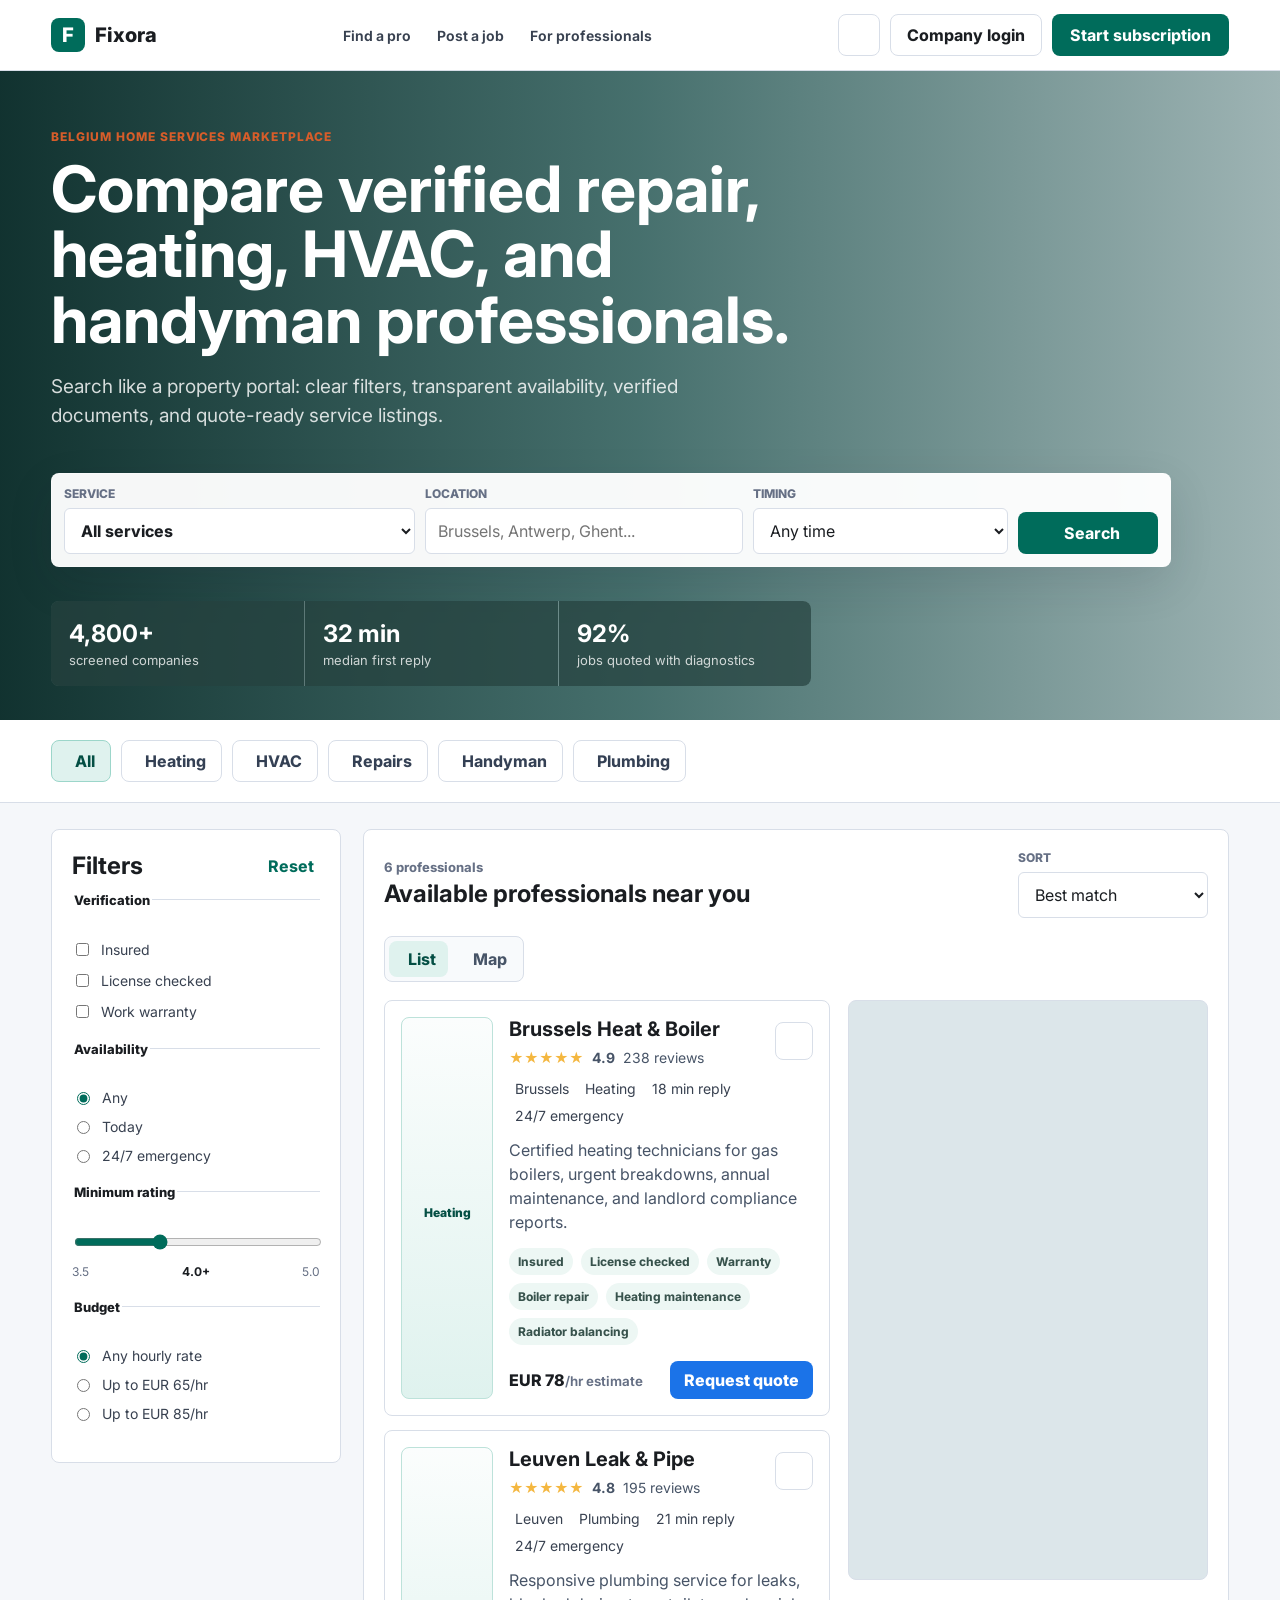
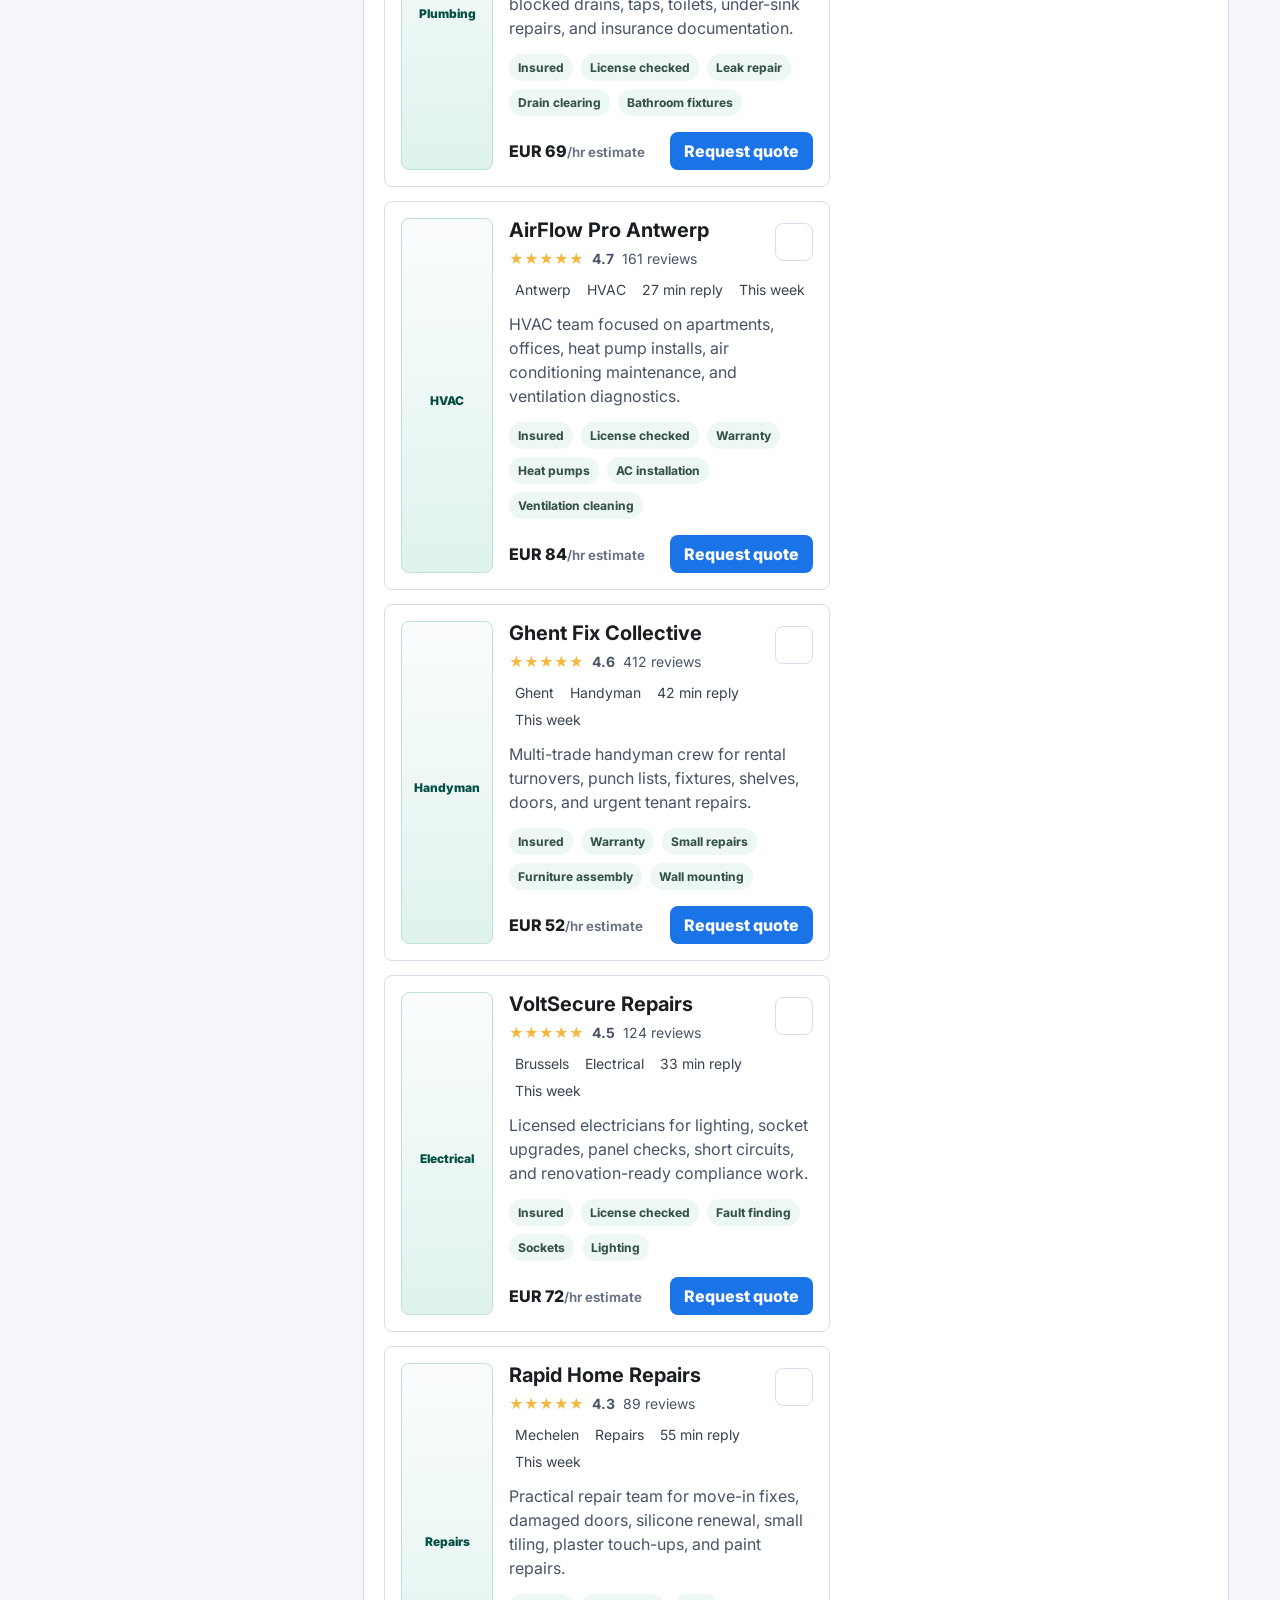
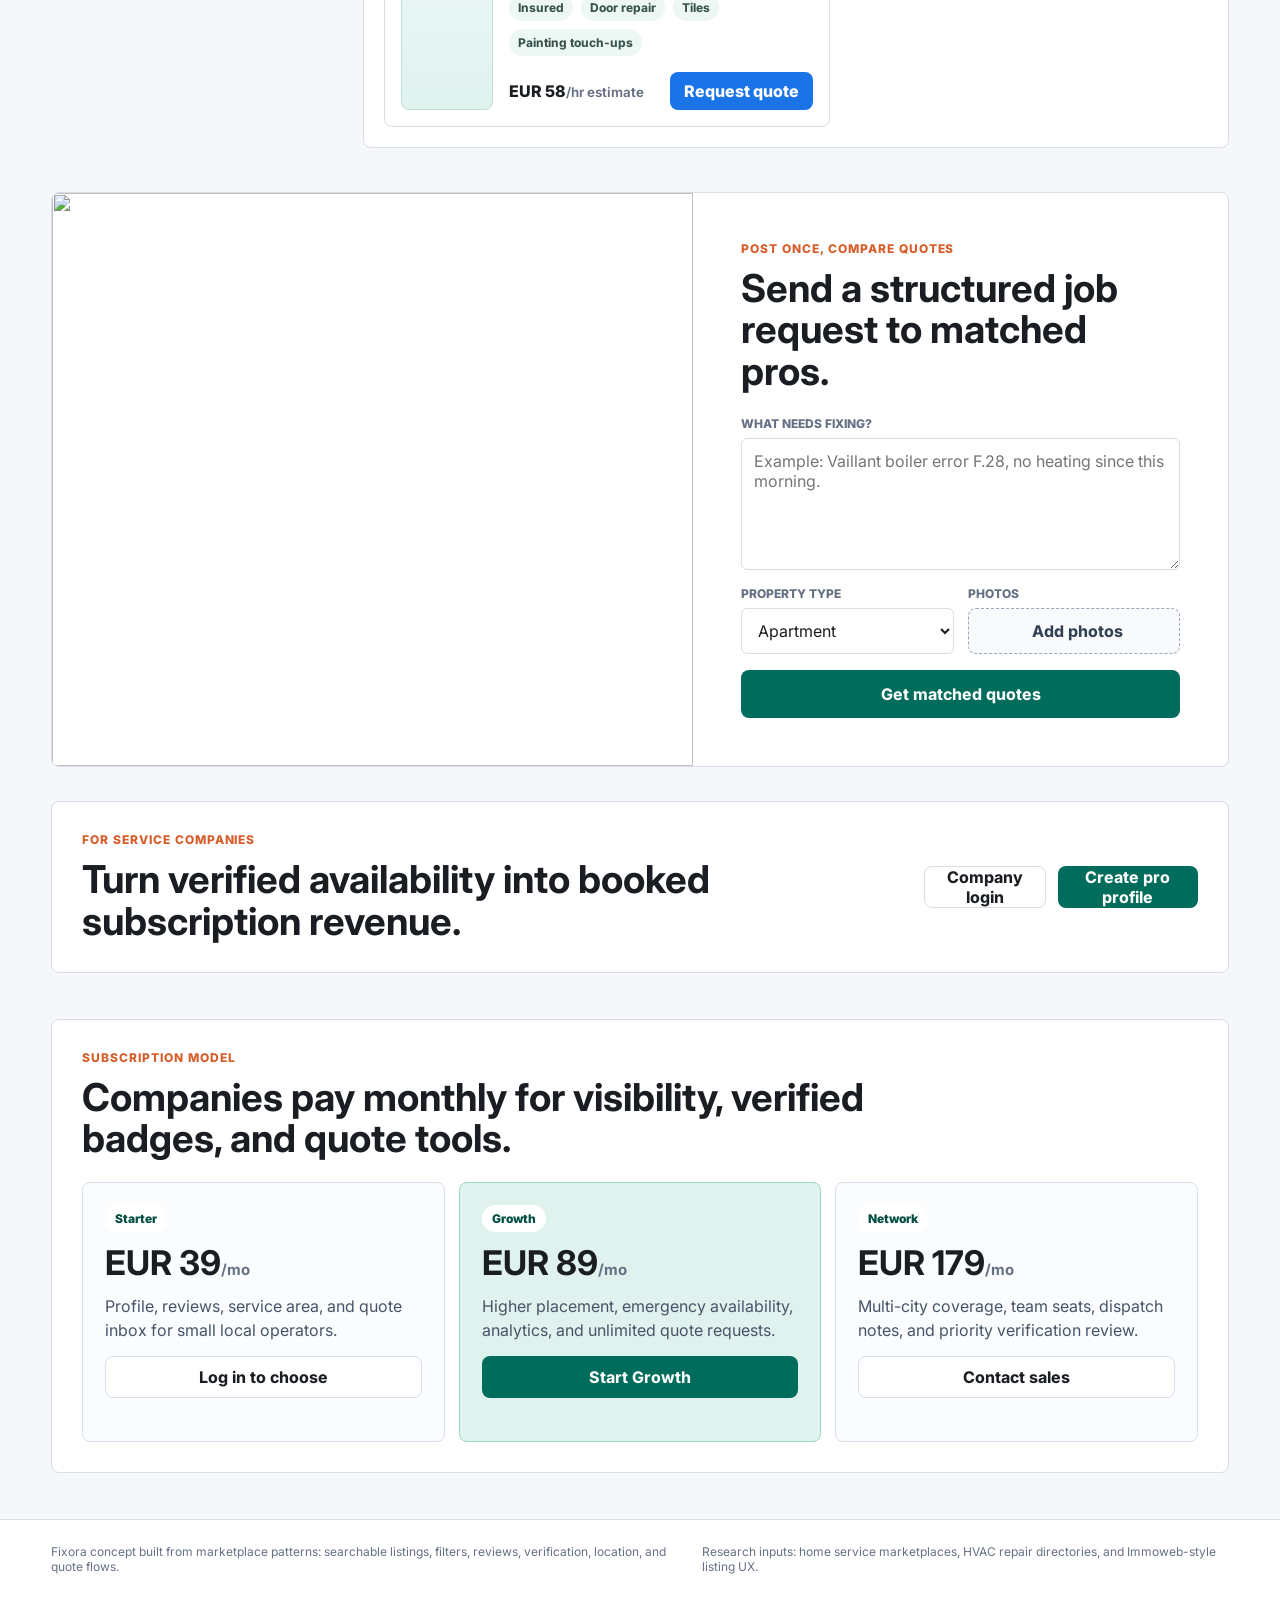
==== index.html @ 6dfcdffd "Build service marketplace landing app" ====
<!doctype html>
<html lang="en">
  <head>
    <meta charset="UTF-8" />
    <meta name="viewport" content="width=device-width, initial-scale=1.0" />
    <title>Fixora | Find Trusted Home Service Pros</title>
    <link rel="preconnect" href="https://fonts.googleapis.com" />
    <link rel="preconnect" href="https://fonts.gstatic.com" crossorigin />
    <link href="https://fonts.googleapis.com/css2?family=Inter:wght@400;500;600;700;800&display=swap" rel="stylesheet" />
    <link rel="stylesheet" href="https://unpkg.com/leaflet@1.9.4/dist/leaflet.css" />
    <link rel="stylesheet" href="styles.css" />
    <script src="https://unpkg.com/lucide@latest" defer></script>
    <script src="https://unpkg.com/leaflet@1.9.4/dist/leaflet.js" defer></script>
    <script src="app.js" defer></script>
  </head>
  <body>
    <header class="topbar">
      <a class="brand" href="#" aria-label="Fixora home">
        <span class="brand-mark">F</span>
        <span>Fixora</span>
      </a>
      <nav class="nav-links" aria-label="Main navigation">
        <a href="#results">Find a pro</a>
        <a href="#request">Post a job</a>
        <a href="#professionals">For professionals</a>
      </nav>
      <div class="header-actions">
        <button class="icon-button" type="button" aria-label="Saved professionals" title="Saved professionals">
          <i data-lucide="heart"></i>
        </button>
        <button class="secondary-button" type="button" data-open-login>Company login</button>
        <button class="primary-button" type="button" data-scroll-pricing>Start subscription</button>
      </div>
    </header>

    <main>
      <section class="search-shell" aria-label="Service search">
        <div class="search-copy">
          <p class="eyebrow">Belgium home services marketplace</p>
          <h1>Compare verified repair, heating, HVAC, and handyman professionals.</h1>
          <p class="intro">
            Search like a property portal: clear filters, transparent availability, verified documents, and quote-ready service listings.
          </p>
        </div>

        <form class="search-panel" id="searchForm">
          <label class="field field-large">
            <span>Service</span>
            <select id="serviceInput" name="service">
              <option value="all">All services</option>
              <option value="Heating">Heating</option>
              <option value="HVAC">HVAC</option>
              <option value="Repairs">Repairs</option>
              <option value="Handyman">Handyman</option>
              <option value="Plumbing">Plumbing</option>
              <option value="Electrical">Electrical</option>
            </select>
          </label>
          <label class="field">
            <span>Location</span>
            <input id="locationInput" type="search" placeholder="Brussels, Antwerp, Ghent..." autocomplete="off" />
          </label>
          <label class="field">
            <span>Timing</span>
            <select id="timingInput">
              <option value="any">Any time</option>
              <option value="today">Today</option>
              <option value="week">This week</option>
              <option value="emergency">Emergency 24/7</option>
            </select>
          </label>
          <button class="search-button" type="submit">
            <i data-lucide="search"></i>
            Search
          </button>
        </form>

        <div class="market-strip" aria-label="Marketplace statistics">
          <div>
            <strong>4,800+</strong>
            <span>screened companies</span>
          </div>
          <div>
            <strong>32 min</strong>
            <span>median first reply</span>
          </div>
          <div>
            <strong>92%</strong>
            <span>jobs quoted with diagnostics</span>
          </div>
        </div>
      </section>

      <section class="category-band" aria-label="Popular service categories">
        <button class="category active" type="button" data-category="all">
          <i data-lucide="layout-grid"></i>
          All
        </button>
        <button class="category" type="button" data-category="Heating">
          <i data-lucide="flame"></i>
          Heating
        </button>
        <button class="category" type="button" data-category="HVAC">
          <i data-lucide="wind"></i>
          HVAC
        </button>
        <button class="category" type="button" data-category="Repairs">
          <i data-lucide="wrench"></i>
          Repairs
        </button>
        <button class="category" type="button" data-category="Handyman">
          <i data-lucide="hammer"></i>
          Handyman
        </button>
        <button class="category" type="button" data-category="Plumbing">
          <i data-lucide="droplets"></i>
          Plumbing
        </button>
      </section>

      <section class="workspace" id="results">
        <aside class="filters" aria-label="Filters">
          <div class="filter-head">
            <h2>Filters</h2>
            <button id="resetFilters" class="text-button" type="button">Reset</button>
          </div>

          <fieldset>
            <legend>Verification</legend>
            <label><input class="filter" type="checkbox" value="insured" /> Insured</label>
            <label><input class="filter" type="checkbox" value="licensed" /> License checked</label>
            <label><input class="filter" type="checkbox" value="warranty" /> Work warranty</label>
          </fieldset>

          <fieldset>
            <legend>Availability</legend>
            <label><input class="availability" name="availability" type="radio" value="any" checked /> Any</label>
            <label><input class="availability" name="availability" type="radio" value="today" /> Today</label>
            <label><input class="availability" name="availability" type="radio" value="emergency" /> 24/7 emergency</label>
          </fieldset>

          <fieldset>
            <legend>Minimum rating</legend>
            <input id="ratingRange" type="range" min="3.5" max="5" value="4" step="0.1" />
            <div class="range-row">
              <span>3.5</span>
              <strong id="ratingValue">4.0+</strong>
              <span>5.0</span>
            </div>
          </fieldset>

          <fieldset>
            <legend>Budget</legend>
            <label><input class="budget" name="budget" type="radio" value="any" checked /> Any hourly rate</label>
            <label><input class="budget" name="budget" type="radio" value="65" /> Up to EUR 65/hr</label>
            <label><input class="budget" name="budget" type="radio" value="85" /> Up to EUR 85/hr</label>
          </fieldset>
        </aside>

        <section class="results-pane" aria-live="polite">
          <div class="results-toolbar">
            <div>
              <p id="resultCount" class="result-count">0 professionals</p>
              <h2>Available professionals near you</h2>
            </div>
            <label class="sort-field">
              <span>Sort</span>
              <select id="sortInput">
                <option value="match">Best match</option>
                <option value="rating">Rating</option>
                <option value="price">Lowest rate</option>
                <option value="speed">Fastest reply</option>
              </select>
            </label>
          </div>

          <div class="layout-toggle" role="tablist" aria-label="Result view">
            <button class="toggle active" type="button" data-view="list">
              <i data-lucide="list"></i>
              List
            </button>
            <button class="toggle" type="button" data-view="map">
              <i data-lucide="map"></i>
              Map
            </button>
          </div>

          <div class="result-layout">
            <div class="listings" id="listings"></div>
            <aside class="map-panel" id="mapPanel" aria-label="Service area map">
              <div id="serviceMap" class="service-map"></div>
            </aside>
          </div>
        </section>
      </section>

      <section class="request-band" id="request">
        <div class="request-media" aria-hidden="true">
          <img src="https://images.unsplash.com/photo-1581578731548-c64695cc6952?auto=format&fit=crop&w=900&q=80" alt="" />
        </div>
        <div class="request-form-wrap">
          <p class="eyebrow">Post once, compare quotes</p>
          <h2>Send a structured job request to matched pros.</h2>
          <form class="job-form">
            <label>
              <span>What needs fixing?</span>
              <textarea placeholder="Example: Vaillant boiler error F.28, no heating since this morning."></textarea>
            </label>
            <div class="form-grid">
              <label>
                <span>Property type</span>
                <select>
                  <option>Apartment</option>
                  <option>House</option>
                  <option>Office</option>
                </select>
              </label>
              <label>
                <span>Photos</span>
                <button class="upload-button" type="button">
                  <i data-lucide="image-up"></i>
                  Add photos
                </button>
              </label>
            </div>
            <button class="primary-button wide" type="button">Get matched quotes</button>
          </form>
        </div>
      </section>

      <section class="pro-band" id="professionals">
        <div>
          <p class="eyebrow">For service companies</p>
          <h2>Turn verified availability into booked subscription revenue.</h2>
        </div>
        <div class="pro-actions">
          <button class="secondary-button" type="button" data-open-login>Company login</button>
          <button class="primary-button" type="button" data-scroll-pricing>Create pro profile</button>
        </div>
      </section>

      <section class="pricing-band" id="pricing" aria-label="Professional subscription plans">
        <div class="pricing-head">
          <p class="eyebrow">Subscription model</p>
          <h2>Companies pay monthly for visibility, verified badges, and quote tools.</h2>
        </div>
        <div class="pricing-grid">
          <article class="plan">
            <span class="plan-label">Starter</span>
            <strong>EUR 39<small>/mo</small></strong>
            <p>Profile, reviews, service area, and quote inbox for small local operators.</p>
            <button class="secondary-button" type="button" data-open-login>Log in to choose</button>
          </article>
          <article class="plan featured-plan">
            <span class="plan-label">Growth</span>
            <strong>EUR 89<small>/mo</small></strong>
            <p>Higher placement, emergency availability, analytics, and unlimited quote requests.</p>
            <button class="primary-button" type="button" data-open-login>Start Growth</button>
          </article>
          <article class="plan">
            <span class="plan-label">Network</span>
            <strong>EUR 179<small>/mo</small></strong>
            <p>Multi-city coverage, team seats, dispatch notes, and priority verification review.</p>
            <button class="secondary-button" type="button" data-open-login>Contact sales</button>
          </article>
        </div>
      </section>
    </main>

    <dialog class="company-dialog" id="companyDialog" aria-labelledby="companyDialogTitle">
      <form method="dialog" class="dialog-card">
        <button class="dialog-close" value="close" aria-label="Close company login">
          <i data-lucide="x"></i>
        </button>
        <p class="eyebrow">Professional portal</p>
        <h2 id="companyDialogTitle">Company login</h2>
        <label>
          <span>Business email</span>
          <input type="email" placeholder="company@example.be" />
        </label>
        <label>
          <span>Password</span>
          <input type="password" placeholder="Password" />
        </label>
        <button class="primary-button wide" value="login">Log in</button>
        <div class="dialog-divider"><span>New company?</span></div>
        <button class="secondary-button wide" value="subscribe">Create account and pick a subscription</button>
      </form>
    </dialog>

    <footer>
      <span>Fixora concept built from marketplace patterns: searchable listings, filters, reviews, verification, location, and quote flows.</span>
      <span>Research inputs: home service marketplaces, HVAC repair directories, and Immoweb-style listing UX.</span>
    </footer>
  </body>
</html>
---- styles.css ----
:root {
  --ink: #1a1d21;
  --muted: #667085;
  --line: #d8dee8;
  --panel: #ffffff;
  --wash: #f5f7fa;
  --accent: #006c5b;
  --accent-dark: #044f44;
  --accent-soft: #dff2ee;
  --orange: #d75d2a;
  --gold: #f4b740;
  --blue: #1b73e8;
  --shadow: 0 16px 45px rgba(23, 31, 46, 0.12);
}

* {
  box-sizing: border-box;
}

body {
  margin: 0;
  color: var(--ink);
  background: var(--wash);
  font-family: Inter, system-ui, -apple-system, BlinkMacSystemFont, "Segoe UI", sans-serif;
}

button,
input,
select,
textarea {
  font: inherit;
}

button {
  cursor: pointer;
}

.topbar {
  position: sticky;
  top: 0;
  z-index: 20;
  display: flex;
  align-items: center;
  justify-content: space-between;
  gap: 24px;
  padding: 14px clamp(18px, 4vw, 56px);
  border-bottom: 1px solid var(--line);
  background: rgba(255, 255, 255, 0.94);
  backdrop-filter: blur(16px);
}

.brand,
.nav-links,
.header-actions,
.category,
.layout-toggle,
.pro-actions {
  display: flex;
  align-items: center;
}

.brand {
  gap: 10px;
  color: var(--ink);
  font-size: 20px;
  font-weight: 800;
  text-decoration: none;
}

.brand-mark {
  display: grid;
  width: 34px;
  height: 34px;
  place-items: center;
  color: #fff;
  border-radius: 8px;
  background: var(--accent);
}

.nav-links {
  gap: 26px;
}

.nav-links a {
  color: #384150;
  font-size: 14px;
  font-weight: 650;
  text-decoration: none;
}

.header-actions {
  gap: 10px;
}

.primary-button,
.secondary-button,
.icon-button,
.search-button,
.text-button,
.upload-button,
.toggle,
.category {
  min-height: 42px;
  border: 0;
  border-radius: 8px;
  font-weight: 750;
}

.primary-button {
  padding: 0 18px;
  color: #fff;
  background: var(--accent);
}

.primary-button:hover,
.search-button:hover {
  background: var(--accent-dark);
}

.secondary-button {
  padding: 0 16px;
  color: var(--ink);
  border: 1px solid var(--line);
  background: #fff;
}

.icon-button {
  display: grid;
  width: 42px;
  place-items: center;
  border: 1px solid var(--line);
  background: #fff;
}

.icon-button svg,
.category svg,
.search-button svg,
.toggle svg,
.upload-button svg {
  width: 18px;
  height: 18px;
}

.search-shell {
  min-height: 560px;
  padding: 58px clamp(18px, 4vw, 56px) 34px;
  color: #fff;
  background:
    linear-gradient(90deg, rgba(3, 38, 35, 0.94), rgba(3, 60, 55, 0.72), rgba(3, 60, 55, 0.36)),
    url("https://images.unsplash.com/photo-1581092918056-0c4c3acd3789?auto=format&fit=crop&w=1800&q=80") center/cover;
}

.search-copy {
  max-width: 820px;
}

.eyebrow {
  margin: 0 0 12px;
  color: var(--orange);
  font-size: 12px;
  font-weight: 800;
  letter-spacing: 0.08em;
  text-transform: uppercase;
}

.search-copy h1 {
  max-width: 880px;
  margin: 0;
  font-size: clamp(38px, 5vw, 66px);
  line-height: 1.02;
  letter-spacing: 0;
}

.intro {
  max-width: 660px;
  margin: 20px 0 0;
  color: rgba(255, 255, 255, 0.82);
  font-size: 19px;
  line-height: 1.55;
}

.search-panel {
  display: grid;
  grid-template-columns: 1.1fr 1fr 0.8fr auto;
  gap: 10px;
  max-width: 1120px;
  margin-top: 42px;
  padding: 12px;
  border: 1px solid rgba(255, 255, 255, 0.32);
  border-radius: 8px;
  background: rgba(255, 255, 255, 0.96);
  box-shadow: var(--shadow);
}

.field,
.sort-field,
.job-form label {
  display: flex;
  flex-direction: column;
  gap: 7px;
}

.field span,
.sort-field span,
.job-form span {
  color: var(--muted);
  font-size: 12px;
  font-weight: 800;
  text-transform: uppercase;
}

.field input,
.field select,
.sort-field select,
.job-form select,
.job-form textarea {
  width: 100%;
  min-height: 46px;
  padding: 0 12px;
  color: var(--ink);
  border: 1px solid var(--line);
  border-radius: 6px;
  background: #fff;
}

.field-large select {
  font-weight: 750;
}

.search-button {
  display: inline-flex;
  align-items: center;
  justify-content: center;
  gap: 8px;
  min-width: 140px;
  align-self: end;
  color: #fff;
  background: var(--accent);
}

.market-strip {
  display: grid;
  grid-template-columns: repeat(3, minmax(0, 1fr));
  gap: 1px;
  max-width: 760px;
  margin-top: 34px;
  overflow: hidden;
  border-radius: 8px;
  background: rgba(255, 255, 255, 0.24);
}

.market-strip div {
  padding: 18px;
  background: rgba(5, 38, 35, 0.62);
}

.market-strip strong,
.market-strip span {
  display: block;
}

.market-strip strong {
  font-size: 24px;
}

.market-strip span {
  margin-top: 4px;
  color: rgba(255, 255, 255, 0.78);
  font-size: 13px;
}

.category-band {
  display: flex;
  gap: 10px;
  overflow-x: auto;
  padding: 20px clamp(18px, 4vw, 56px);
  border-bottom: 1px solid var(--line);
  background: #fff;
}

.category {
  flex: 0 0 auto;
  gap: 8px;
  padding: 0 15px;
  color: #344054;
  border: 1px solid var(--line);
  background: #fff;
}

.category.active,
.toggle.active {
  color: var(--accent-dark);
  border-color: #9cd6ca;
  background: var(--accent-soft);
}

.workspace {
  display: grid;
  grid-template-columns: 290px minmax(0, 1fr);
  gap: 22px;
  padding: 26px clamp(18px, 4vw, 56px) 44px;
}

.filters,
.results-pane {
  border: 1px solid var(--line);
  border-radius: 8px;
  background: var(--panel);
}

.filters {
  align-self: start;
  padding: 20px;
}

.filter-head,
.results-toolbar,
.card-top,
.rating-row,
.meta-row,
.card-actions,
.badge-row,
.range-row,
.source-row {
  display: flex;
  align-items: center;
}

.filter-head {
  justify-content: space-between;
  margin-bottom: 10px;
}

.filter-head h2,
.results-toolbar h2,
.request-form-wrap h2,
.pro-band h2,
.pricing-head h2 {
  margin: 0;
}

.text-button {
  min-height: 32px;
  color: var(--accent);
  background: transparent;
}

fieldset {
  display: grid;
  gap: 12px;
  margin: 0;
  padding: 20px 0;
  border: 0;
  border-top: 1px solid var(--line);
}

legend {
  margin-bottom: 12px;
  font-size: 13px;
  font-weight: 800;
}

fieldset label {
  display: flex;
  align-items: center;
  gap: 9px;
  color: #384150;
  font-size: 14px;
}

input[type="checkbox"],
input[type="radio"] {
  accent-color: var(--accent);
}

input[type="range"] {
  width: 100%;
  accent-color: var(--accent);
}

.range-row {
  justify-content: space-between;
  color: var(--muted);
  font-size: 12px;
}

.range-row strong {
  color: var(--ink);
}

.results-pane {
  min-width: 0;
  padding: 20px;
}

.results-toolbar {
  justify-content: space-between;
  gap: 16px;
}

.result-count {
  margin: 0 0 4px;
  color: var(--muted);
  font-size: 13px;
  font-weight: 750;
}

.sort-field {
  min-width: 190px;
}

.layout-toggle {
  width: max-content;
  gap: 6px;
  margin-top: 18px;
  padding: 4px;
  border: 1px solid var(--line);
  border-radius: 8px;
  background: #f8fafc;
}

.toggle {
  display: inline-flex;
  align-items: center;
  gap: 7px;
  min-height: 36px;
  padding: 0 12px;
  color: #475467;
  background: transparent;
}

.result-layout {
  display: grid;
  grid-template-columns: minmax(0, 1fr) 360px;
  gap: 18px;
  margin-top: 18px;
}

.listings {
  display: grid;
  gap: 14px;
}

.pro-card {
  display: grid;
  grid-template-columns: 92px minmax(0, 1fr);
  gap: 16px;
  padding: 16px;
  border: 1px solid var(--line);
  border-radius: 8px;
  background: #fff;
}

.service-token {
  display: grid;
  align-content: center;
  justify-items: center;
  gap: 10px;
  min-height: 112px;
  padding: 14px 10px;
  color: var(--accent-dark);
  border: 1px solid #bde2da;
  border-radius: 8px;
  background:
    linear-gradient(180deg, rgba(255, 255, 255, 0.88), rgba(223, 242, 238, 0.92)),
    var(--accent-soft);
  text-align: center;
  font-size: 12px;
  font-weight: 850;
}

.service-token svg {
  width: 30px;
  height: 30px;
}

.card-top {
  justify-content: space-between;
  gap: 16px;
}

.pro-card h3 {
  margin: 0;
  font-size: 20px;
}

.rating-row {
  gap: 8px;
  margin-top: 8px;
  color: #475467;
  font-size: 14px;
}

.stars {
  color: var(--gold);
  font-weight: 800;
}

.save-button {
  display: grid;
  flex: 0 0 auto;
  width: 38px;
  height: 38px;
  place-items: center;
  border: 1px solid var(--line);
  border-radius: 8px;
  background: #fff;
}

.save-button.saved {
  color: #c43b5f;
  border-color: #f4b5c7;
  background: #fff1f5;
}

.meta-row {
  flex-wrap: wrap;
  gap: 10px;
  margin: 14px 0;
  color: #384150;
  font-size: 14px;
}

.meta-row span {
  display: inline-flex;
  align-items: center;
  gap: 6px;
}

.meta-row svg {
  width: 16px;
  height: 16px;
  color: var(--accent);
}

.description {
  margin: 0;
  color: #475467;
  line-height: 1.5;
}

.badge-row {
  flex-wrap: wrap;
  gap: 8px;
  margin-top: 14px;
}

.badge {
  padding: 6px 9px;
  color: #37524c;
  border-radius: 999px;
  background: #edf7f4;
  font-size: 12px;
  font-weight: 750;
}

.card-actions {
  justify-content: space-between;
  gap: 12px;
  margin-top: 16px;
}

.price {
  color: var(--ink);
  font-weight: 800;
}

.price small {
  color: var(--muted);
  font-weight: 650;
}

.quote-button {
  min-height: 38px;
  padding: 0 14px;
  color: #fff;
  border: 0;
  border-radius: 8px;
  background: var(--blue);
  font-weight: 800;
}

.map-panel {
  position: sticky;
  top: 92px;
  height: 580px;
  overflow: hidden;
  border: 1px solid var(--line);
  border-radius: 8px;
  background: #dce6ea;
}

.service-map {
  width: 100%;
  height: 100%;
  min-height: 360px;
}

.request-band {
  display: grid;
  grid-template-columns: minmax(0, 0.9fr) minmax(340px, 0.75fr);
  gap: 0;
  margin: 0 clamp(18px, 4vw, 56px) 34px;
  overflow: hidden;
  border: 1px solid var(--line);
  border-radius: 8px;
  background: #fff;
}

.request-media {
  min-height: 500px;
}

.request-media img {
  width: 100%;
  height: 100%;
  object-fit: cover;
}

.request-form-wrap {
  padding: clamp(24px, 4vw, 48px);
}

.request-form-wrap h2,
.pro-band h2,
.pricing-head h2 {
  font-size: clamp(26px, 3vw, 40px);
  line-height: 1.08;
}

.job-form {
  display: grid;
  gap: 16px;
  margin-top: 24px;
}

.job-form textarea {
  min-height: 132px;
  padding: 12px;
  resize: vertical;
}

.form-grid {
  display: grid;
  grid-template-columns: 1fr 1fr;
  gap: 14px;
}

.upload-button {
  display: inline-flex;
  align-items: center;
  justify-content: center;
  gap: 8px;
  width: 100%;
  min-height: 46px;
  border: 1px dashed #9aa7b8;
  color: #344054;
  background: #f8fafc;
}

.wide {
  width: 100%;
  min-height: 48px;
}

.pro-band {
  display: flex;
  align-items: center;
  justify-content: space-between;
  gap: 24px;
  margin: 0 clamp(18px, 4vw, 56px) 46px;
  padding: 30px;
  border: 1px solid var(--line);
  border-radius: 8px;
  background: #fff;
}

.pro-actions {
  gap: 12px;
}

.pricing-band {
  display: grid;
  gap: 22px;
  margin: 0 clamp(18px, 4vw, 56px) 46px;
  padding: 30px;
  border: 1px solid var(--line);
  border-radius: 8px;
  background: #fff;
}

.pricing-head {
  max-width: 820px;
}

.pricing-grid {
  display: grid;
  grid-template-columns: repeat(3, minmax(0, 1fr));
  gap: 14px;
}

.plan {
  display: grid;
  gap: 14px;
  align-content: start;
  min-height: 260px;
  padding: 22px;
  border: 1px solid var(--line);
  border-radius: 8px;
  background: #fbfcfe;
}

.featured-plan {
  border-color: #9cd6ca;
  background: var(--accent-soft);
}

.plan-label {
  width: max-content;
  padding: 6px 10px;
  color: var(--accent-dark);
  border-radius: 999px;
  background: #fff;
  font-size: 12px;
  font-weight: 850;
}

.plan strong {
  font-size: 34px;
  line-height: 1;
}

.plan small {
  color: var(--muted);
  font-size: 15px;
}

.plan p {
  margin: 0;
  color: #475467;
  line-height: 1.5;
}

.company-dialog {
  width: min(440px, calc(100vw - 32px));
  padding: 0;
  border: 0;
  border-radius: 8px;
  box-shadow: 0 30px 90px rgba(15, 23, 42, 0.32);
}

.company-dialog::backdrop {
  background: rgba(15, 23, 42, 0.48);
}

.dialog-card {
  position: relative;
  display: grid;
  gap: 14px;
  padding: 28px;
  background: #fff;
}

.dialog-card h2 {
  margin: 0;
  font-size: 30px;
}

.dialog-card label {
  display: grid;
  gap: 7px;
}

.dialog-card label span {
  color: var(--muted);
  font-size: 12px;
  font-weight: 800;
  text-transform: uppercase;
}

.dialog-card input {
  min-height: 46px;
  padding: 0 12px;
  border: 1px solid var(--line);
  border-radius: 6px;
}

.dialog-close {
  position: absolute;
  top: 14px;
  right: 14px;
  display: grid;
  width: 36px;
  height: 36px;
  place-items: center;
  border: 1px solid var(--line);
  border-radius: 8px;
  background: #fff;
}

.dialog-close svg {
  width: 18px;
  height: 18px;
}

.dialog-divider {
  display: grid;
  grid-template-columns: 1fr auto 1fr;
  align-items: center;
  gap: 10px;
  color: var(--muted);
  font-size: 12px;
  font-weight: 750;
}

.dialog-divider::before,
.dialog-divider::after {
  height: 1px;
  background: var(--line);
  content: "";
}

footer {
  display: flex;
  justify-content: space-between;
  gap: 20px;
  padding: 24px clamp(18px, 4vw, 56px);
  color: #667085;
  border-top: 1px solid var(--line);
  background: #fff;
  font-size: 12px;
}

.empty-state {
  padding: 40px;
  text-align: center;
  border: 1px dashed var(--line);
  border-radius: 8px;
  background: #fbfcfe;
}

@media (max-width: 1100px) {
  .nav-links {
    display: none;
  }

  .search-panel,
  .workspace,
  .result-layout,
  .request-band,
  .pricing-grid {
    grid-template-columns: 1fr;
  }

  .map-panel {
    position: relative;
    top: auto;
    height: 360px;
  }

  .filters {
    position: relative;
  }
}

@media (max-width: 720px) {
  .topbar {
    align-items: flex-start;
  }

  .header-actions .secondary-button,
  .header-actions .primary-button {
    display: none;
  }

  .search-shell {
    min-height: 0;
    padding-top: 38px;
  }

  .search-copy h1 {
    font-size: 38px;
  }

  .intro {
    font-size: 16px;
  }

  .market-strip,
  .form-grid {
    grid-template-columns: 1fr;
  }

  .pro-card {
    grid-template-columns: 72px minmax(0, 1fr);
  }

  .service-token {
    min-height: 86px;
    padding: 10px 8px;
  }

  .service-token span {
    display: none;
  }

  .results-toolbar,
  .card-top,
  .card-actions,
  .pro-band,
  footer {
    align-items: stretch;
    flex-direction: column;
  }

  .sort-field {
    min-width: 0;
  }

  .request-media {
    min-height: 260px;
  }

  .pro-actions {
    align-items: stretch;
    flex-direction: column;
  }
}
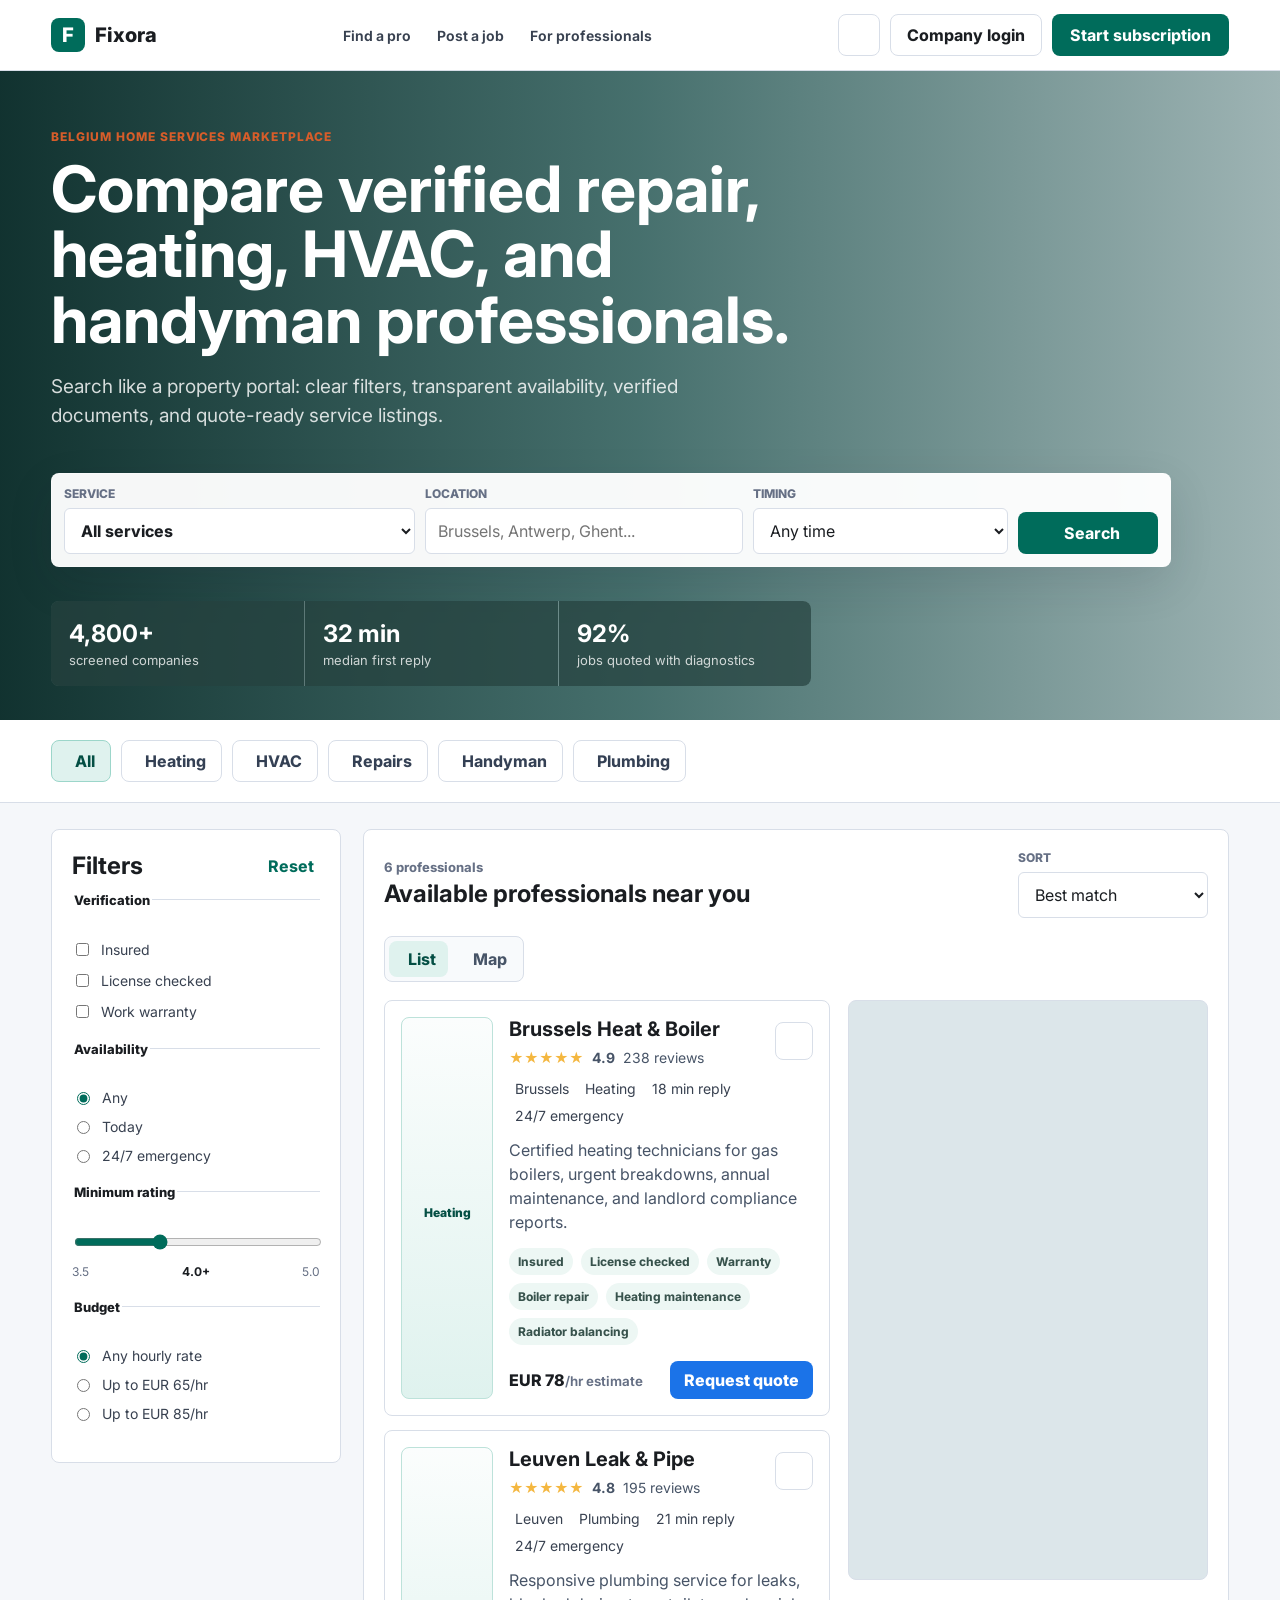
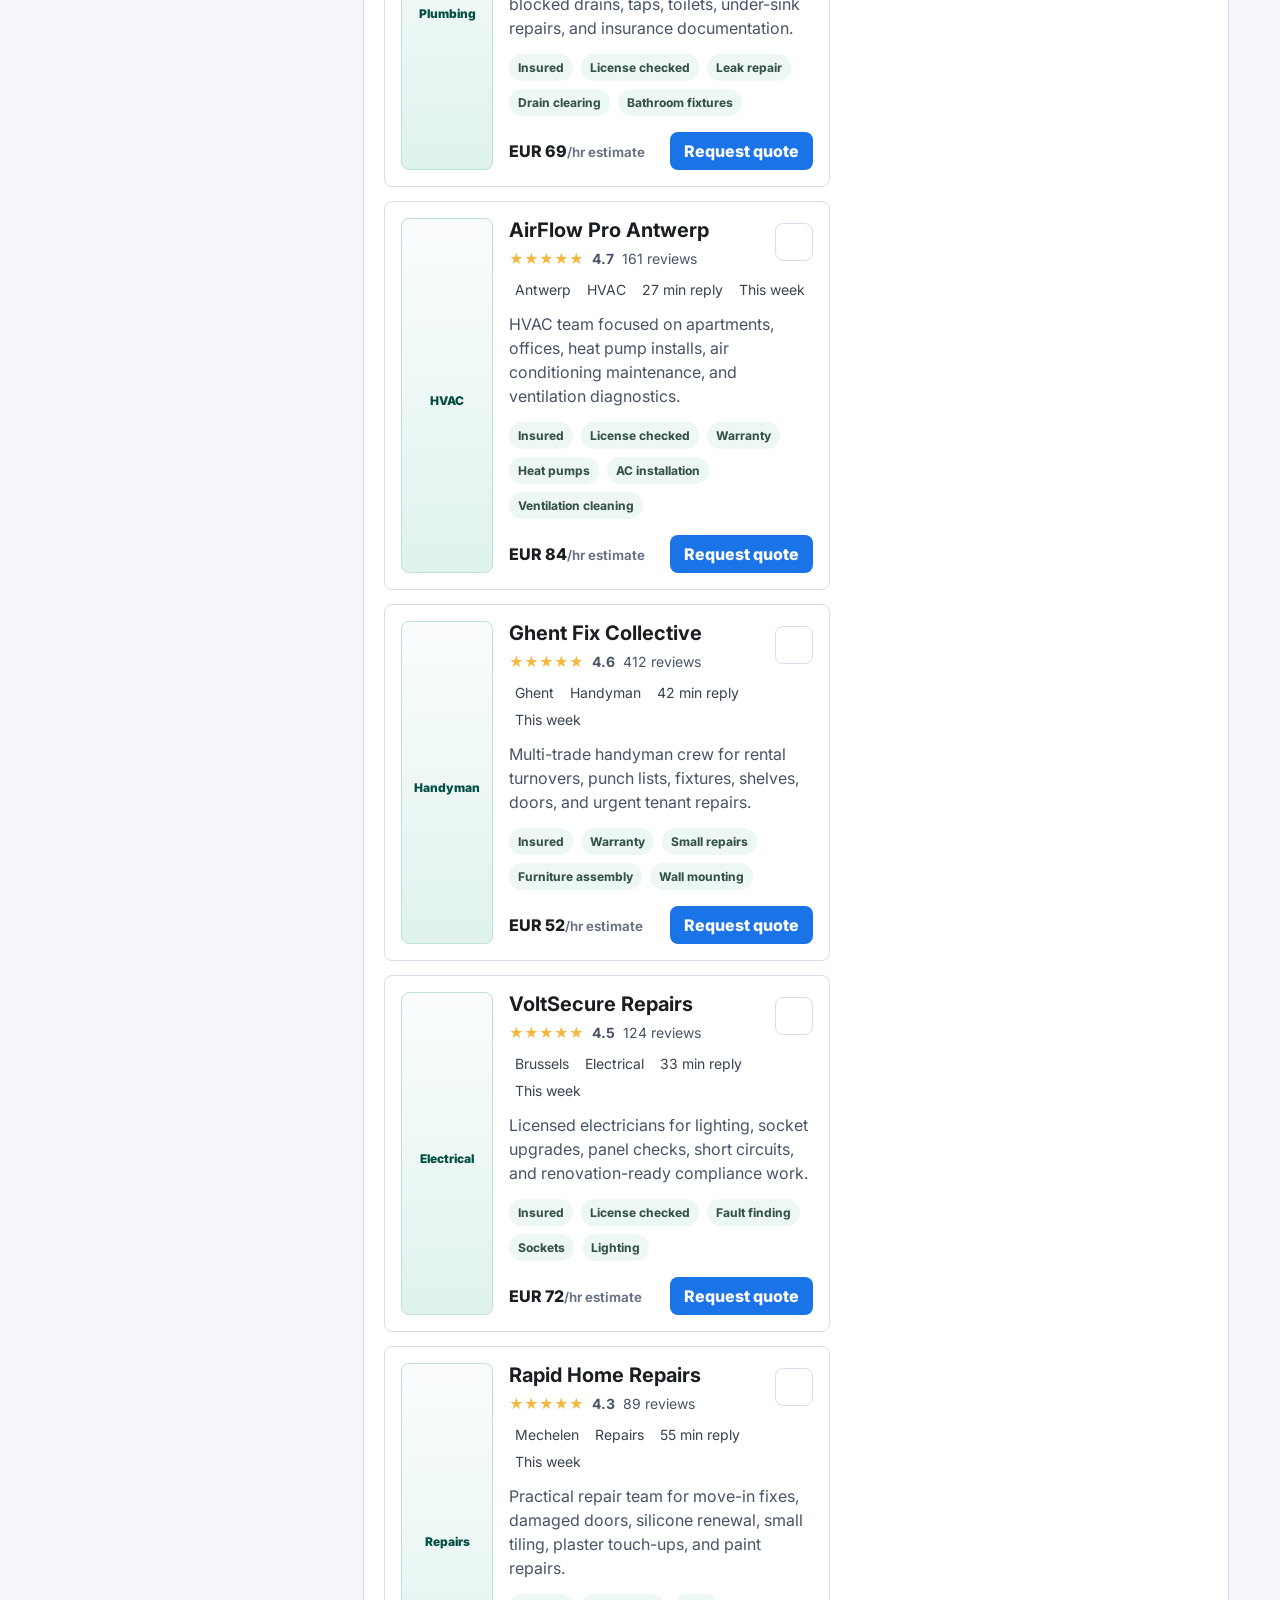
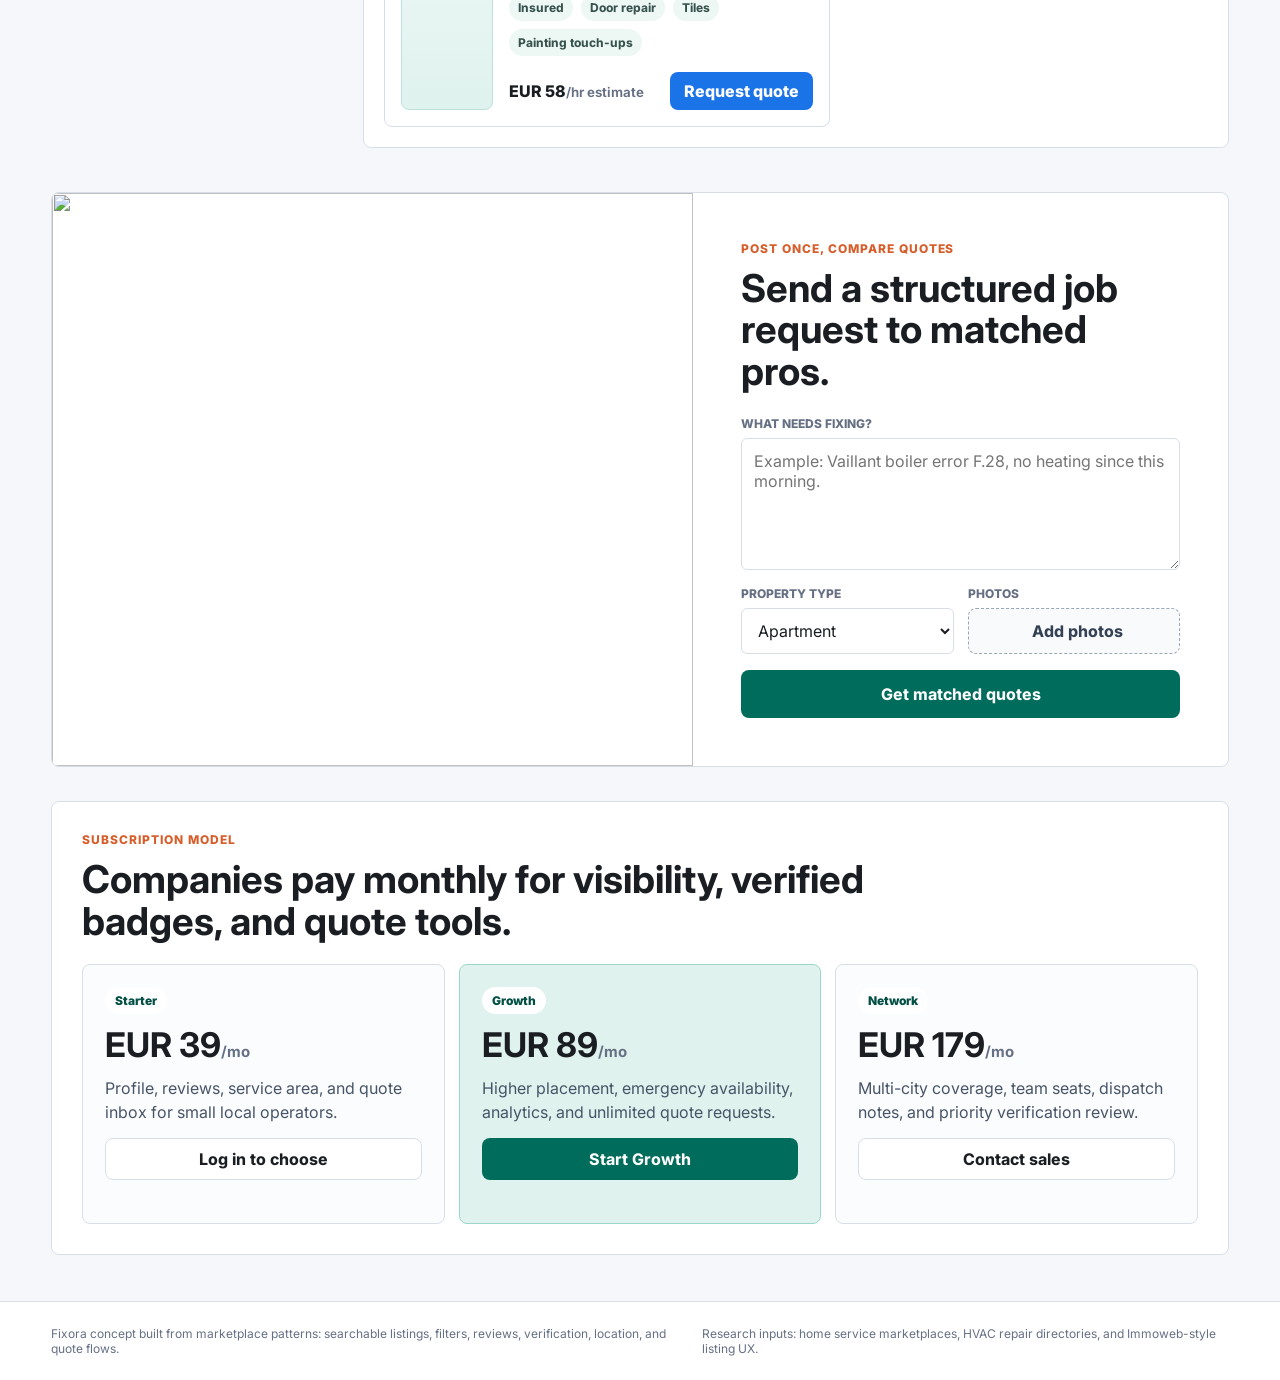
==== commit bacf75b9: "Remove professional CTA band" ====
--- a/index.html
+++ b/index.html
@@ -22,7 +22,7 @@
       <nav class="nav-links" aria-label="Main navigation">
         <a href="#results">Find a pro</a>
         <a href="#request">Post a job</a>
-        <a href="#professionals">For professionals</a>
+        <a href="#pricing">For professionals</a>
       </nav>
       <div class="header-actions">
         <button class="icon-button" type="button" aria-label="Saved professionals" title="Saved professionals">
@@ -196,7 +196,7 @@
 
       <section class="request-band" id="request">
         <div class="request-media" aria-hidden="true">
-          <img src="https://images.unsplash.com/photo-1581578731548-c64695cc6952?auto=format&fit=crop&w=900&q=80" alt="" />
+          <img src="https://images.unsplash.com/photo-1621905252507-b35492cc74b4?auto=format&fit=crop&w=900&q=80" alt="" />
         </div>
         <div class="request-form-wrap">
           <p class="eyebrow">Post once, compare quotes</p>
@@ -228,17 +228,6 @@
         </div>
       </section>
 
-      <section class="pro-band" id="professionals">
-        <div>
-          <p class="eyebrow">For service companies</p>
-          <h2>Turn verified availability into booked subscription revenue.</h2>
-        </div>
-        <div class="pro-actions">
-          <button class="secondary-button" type="button" data-open-login>Company login</button>
-          <button class="primary-button" type="button" data-scroll-pricing>Create pro profile</button>
-        </div>
-      </section>
-
       <section class="pricing-band" id="pricing" aria-label="Professional subscription plans">
         <div class="pricing-head">
           <p class="eyebrow">Subscription model</p>
--- a/styles.css
+++ b/styles.css
@@ -53,8 +53,7 @@
 .nav-links,
 .header-actions,
 .category,
-.layout-toggle,
-.pro-actions {
+.layout-toggle {
   display: flex;
   align-items: center;
 }
@@ -334,7 +333,6 @@
 .filter-head h2,
 .results-toolbar h2,
 .request-form-wrap h2,
-.pro-band h2,
 .pricing-head h2 {
   margin: 0;
 }
@@ -622,7 +620,6 @@
 }
 
 .request-form-wrap h2,
-.pro-band h2,
 .pricing-head h2 {
   font-size: clamp(26px, 3vw, 40px);
   line-height: 1.08;
@@ -663,22 +660,6 @@
   min-height: 48px;
 }
 
-.pro-band {
-  display: flex;
-  align-items: center;
-  justify-content: space-between;
-  gap: 24px;
-  margin: 0 clamp(18px, 4vw, 56px) 46px;
-  padding: 30px;
-  border: 1px solid var(--line);
-  border-radius: 8px;
-  background: #fff;
-}
-
-.pro-actions {
-  gap: 12px;
-}
-
 .pricing-band {
   display: grid;
   gap: 22px;
@@ -907,7 +888,6 @@
   .results-toolbar,
   .card-top,
   .card-actions,
-  .pro-band,
   footer {
     align-items: stretch;
     flex-direction: column;
@@ -921,8 +901,4 @@
     min-height: 260px;
   }
 
-  .pro-actions {
-    align-items: stretch;
-    flex-direction: column;
-  }
-}
+}
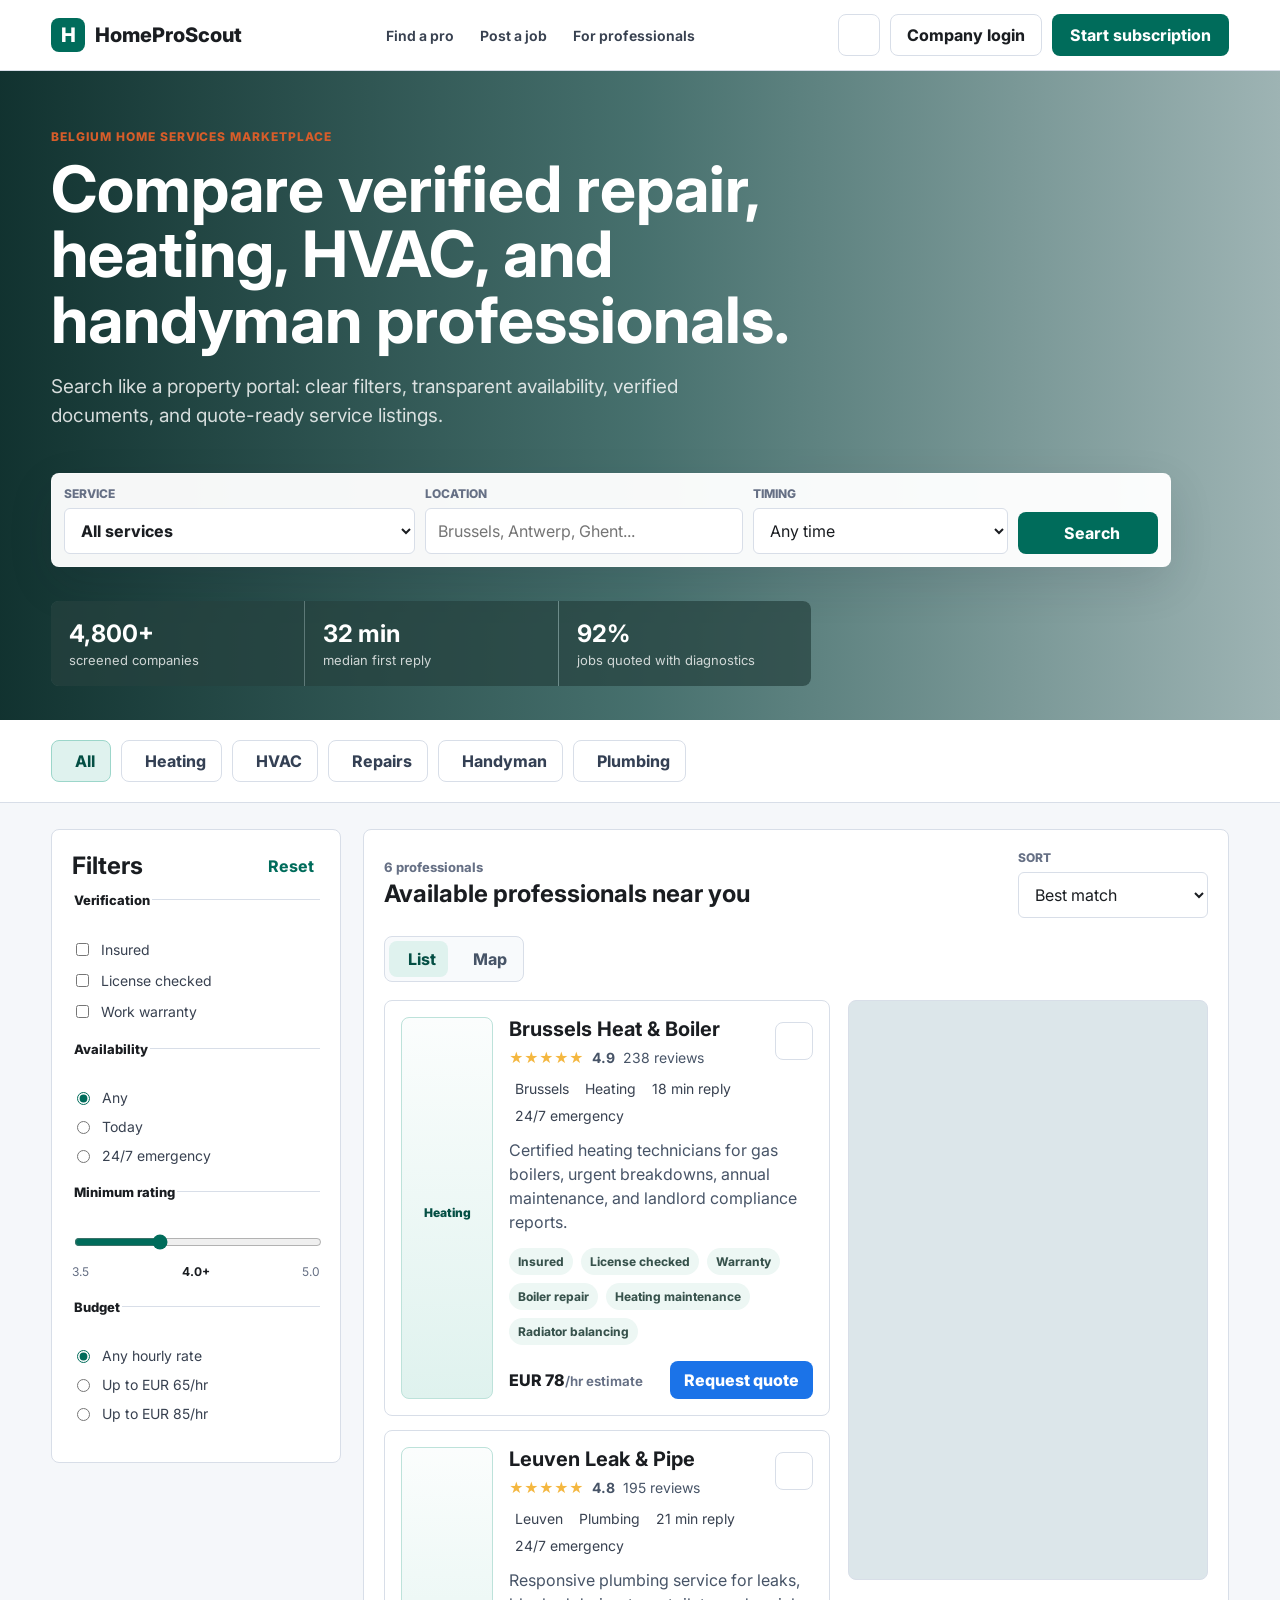
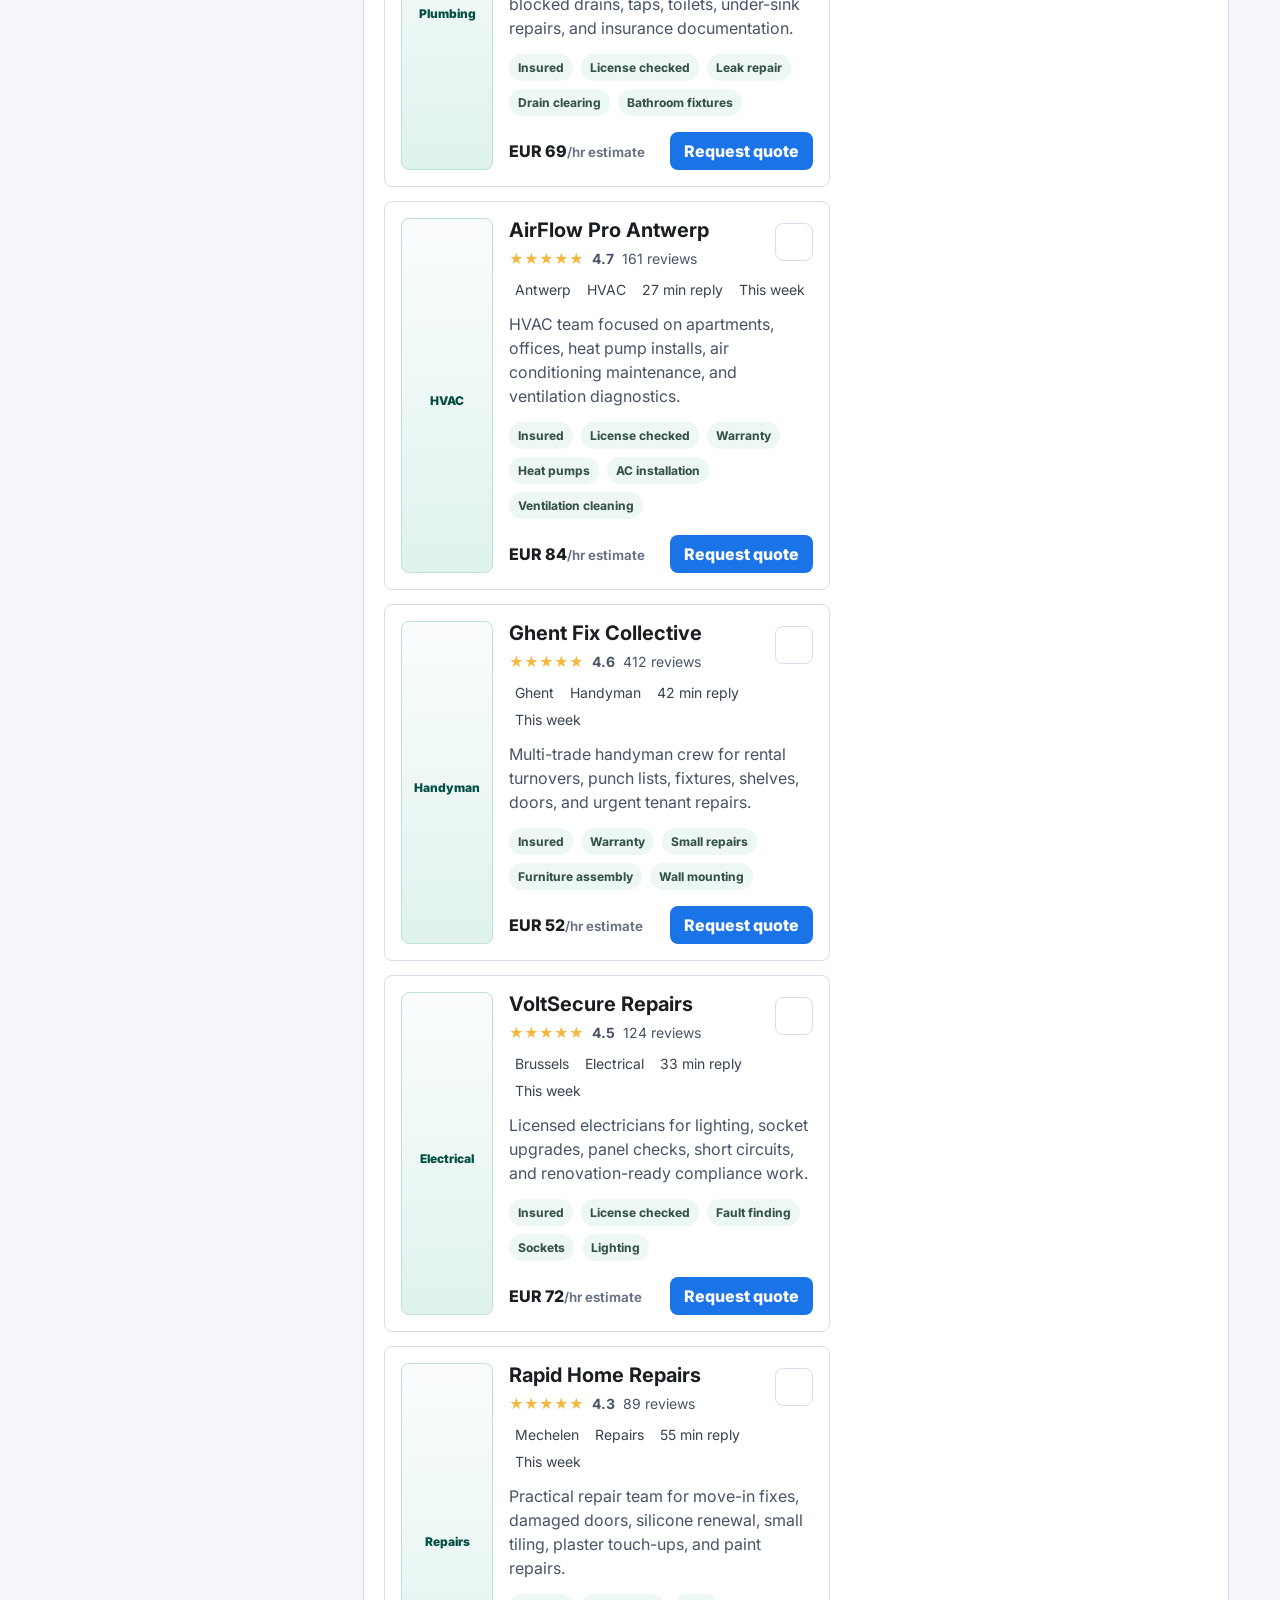
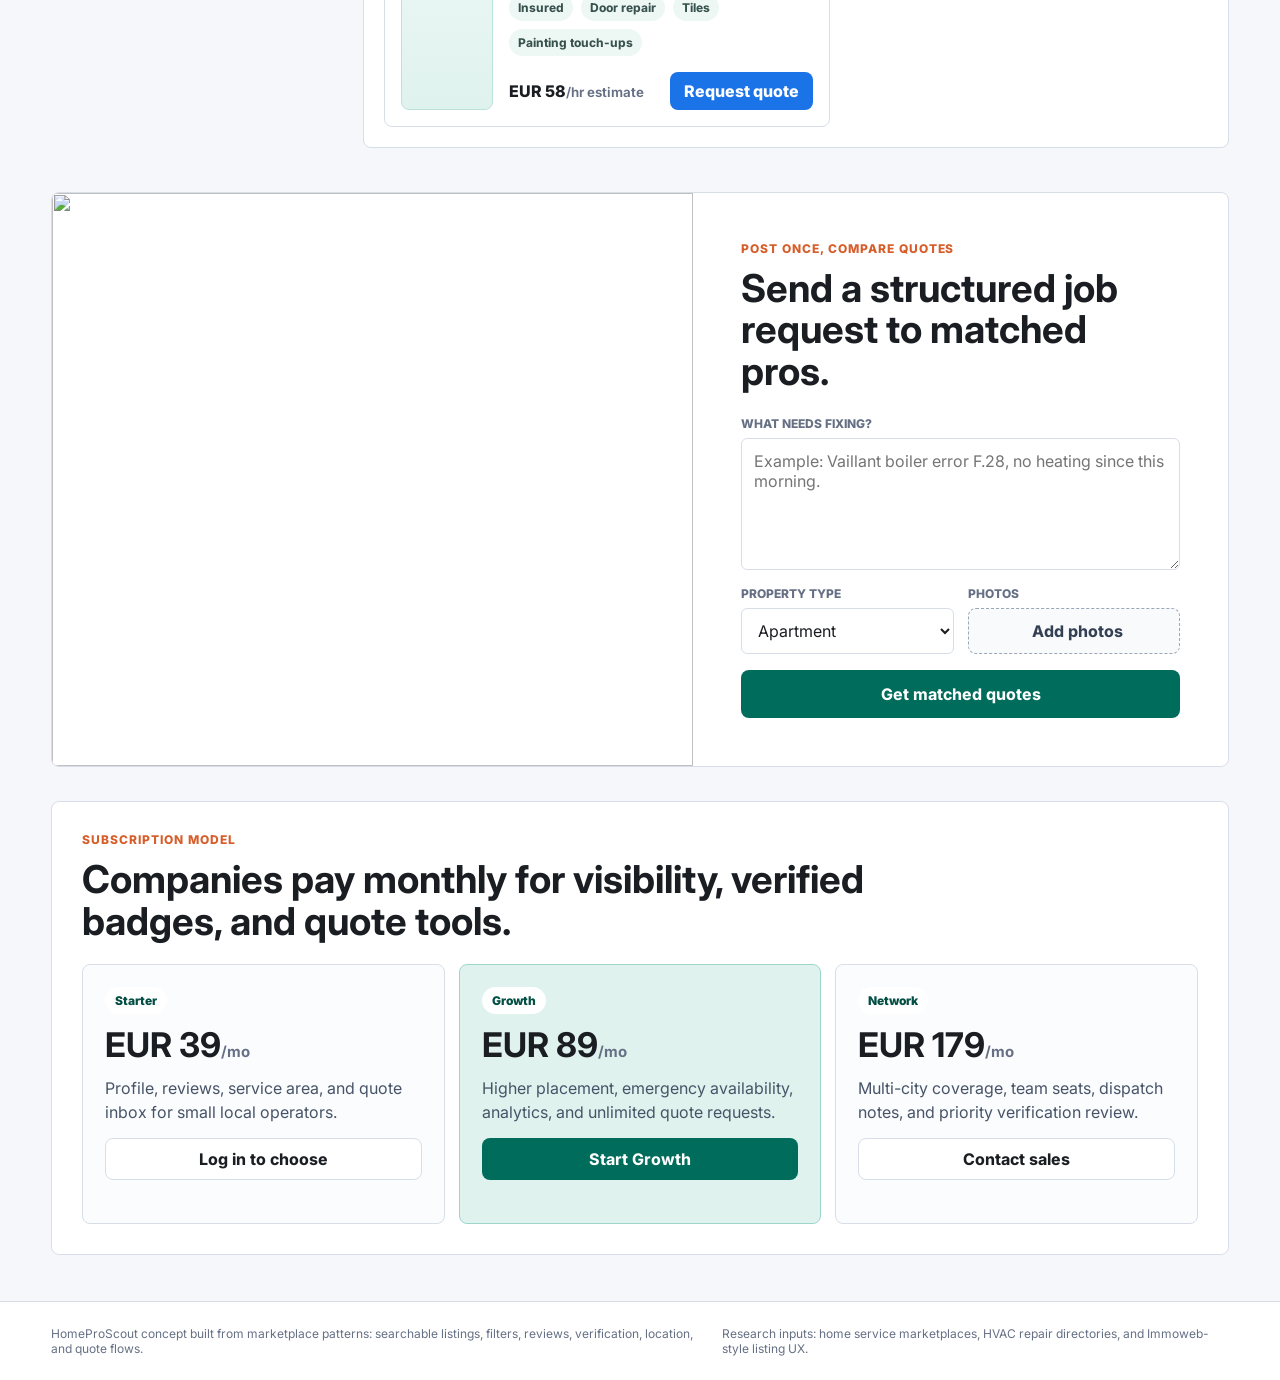
==== commit e55d2e3a: "Rename brand to HomeProScout" ====
--- a/index.html
+++ b/index.html
@@ -3,7 +3,7 @@
   <head>
     <meta charset="UTF-8" />
     <meta name="viewport" content="width=device-width, initial-scale=1.0" />
-    <title>Fixora | Find Trusted Home Service Pros</title>
+    <title>HomeProScout | Find Trusted Home Service Pros</title>
     <link rel="preconnect" href="https://fonts.googleapis.com" />
     <link rel="preconnect" href="https://fonts.gstatic.com" crossorigin />
     <link href="https://fonts.googleapis.com/css2?family=Inter:wght@400;500;600;700;800&display=swap" rel="stylesheet" />
@@ -15,9 +15,9 @@
   </head>
   <body>
     <header class="topbar">
-      <a class="brand" href="#" aria-label="Fixora home">
-        <span class="brand-mark">F</span>
-        <span>Fixora</span>
+      <a class="brand" href="#" aria-label="HomeProScout home">
+        <span class="brand-mark">H</span>
+        <span>HomeProScout</span>
       </a>
       <nav class="nav-links" aria-label="Main navigation">
         <a href="#results">Find a pro</a>
@@ -278,7 +278,7 @@
     </dialog>
 
     <footer>
-      <span>Fixora concept built from marketplace patterns: searchable listings, filters, reviews, verification, location, and quote flows.</span>
+      <span>HomeProScout concept built from marketplace patterns: searchable listings, filters, reviews, verification, location, and quote flows.</span>
       <span>Research inputs: home service marketplaces, HVAC repair directories, and Immoweb-style listing UX.</span>
     </footer>
   </body>
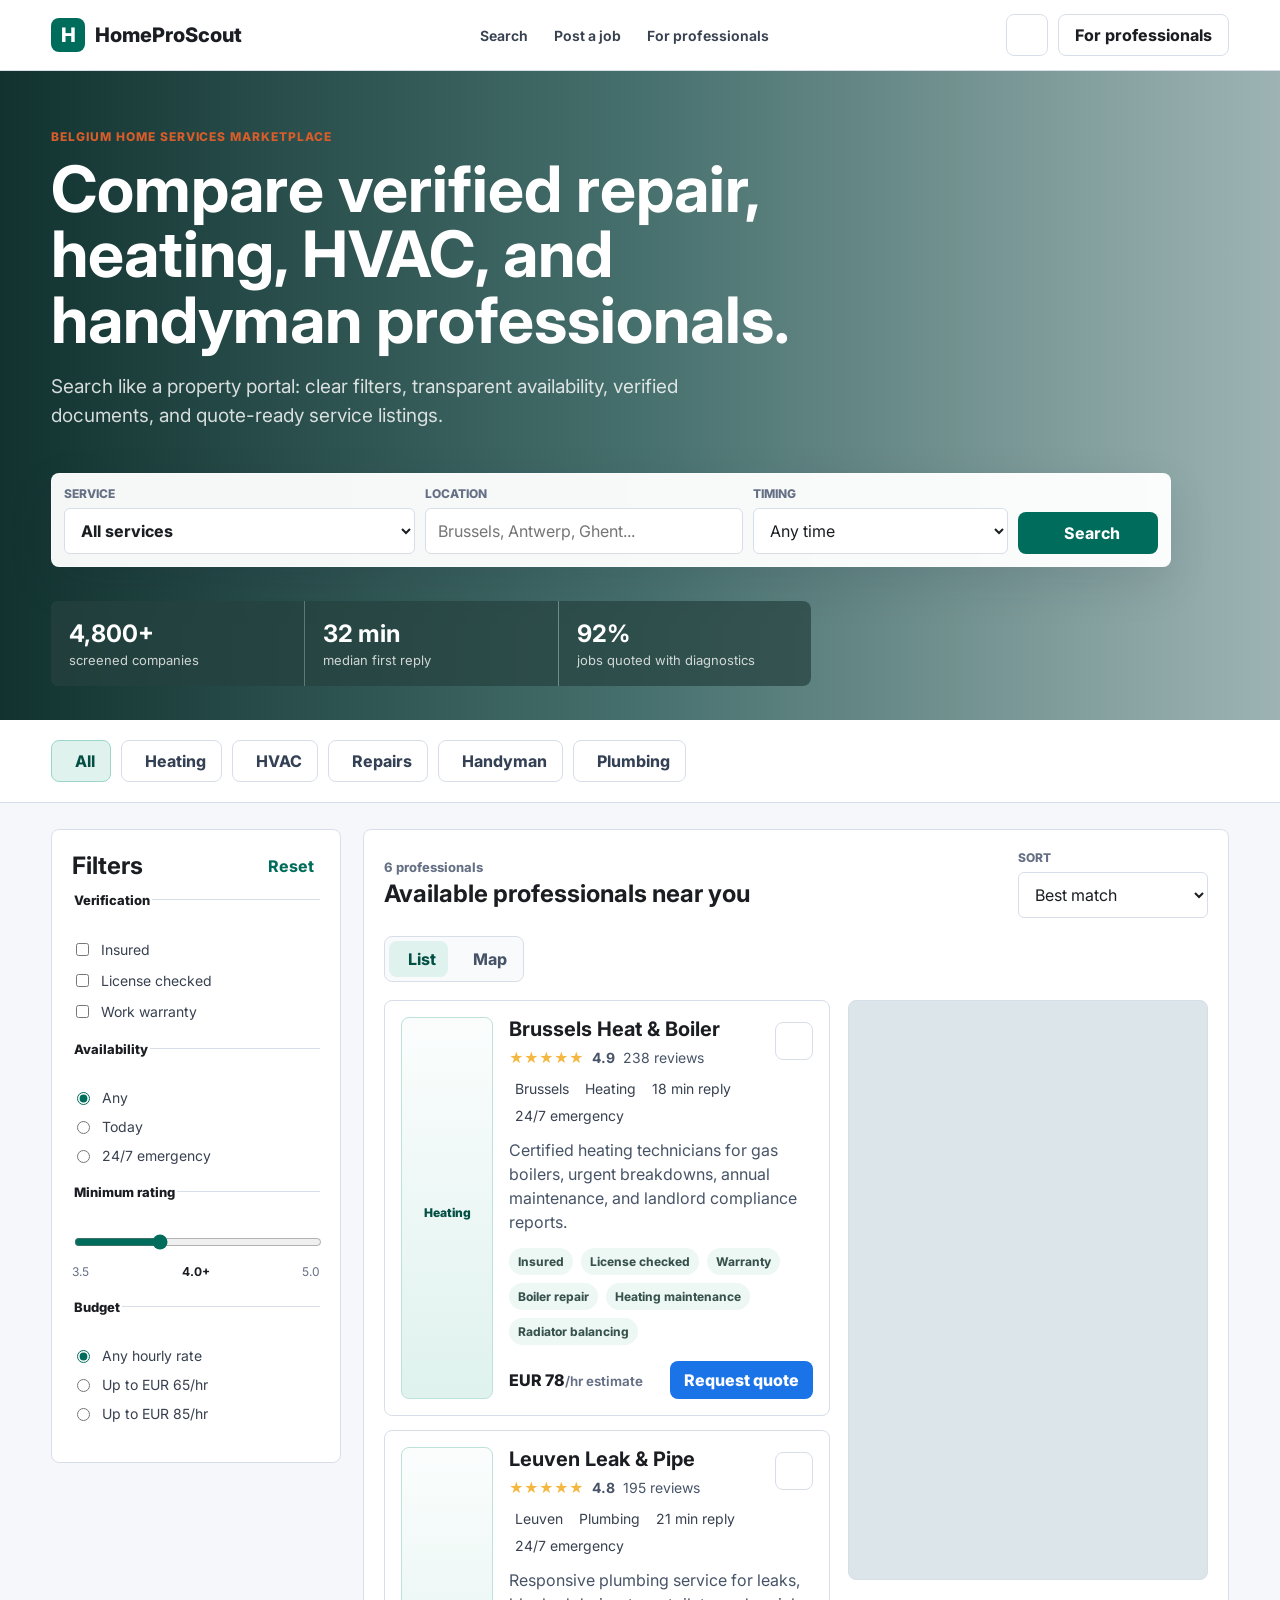
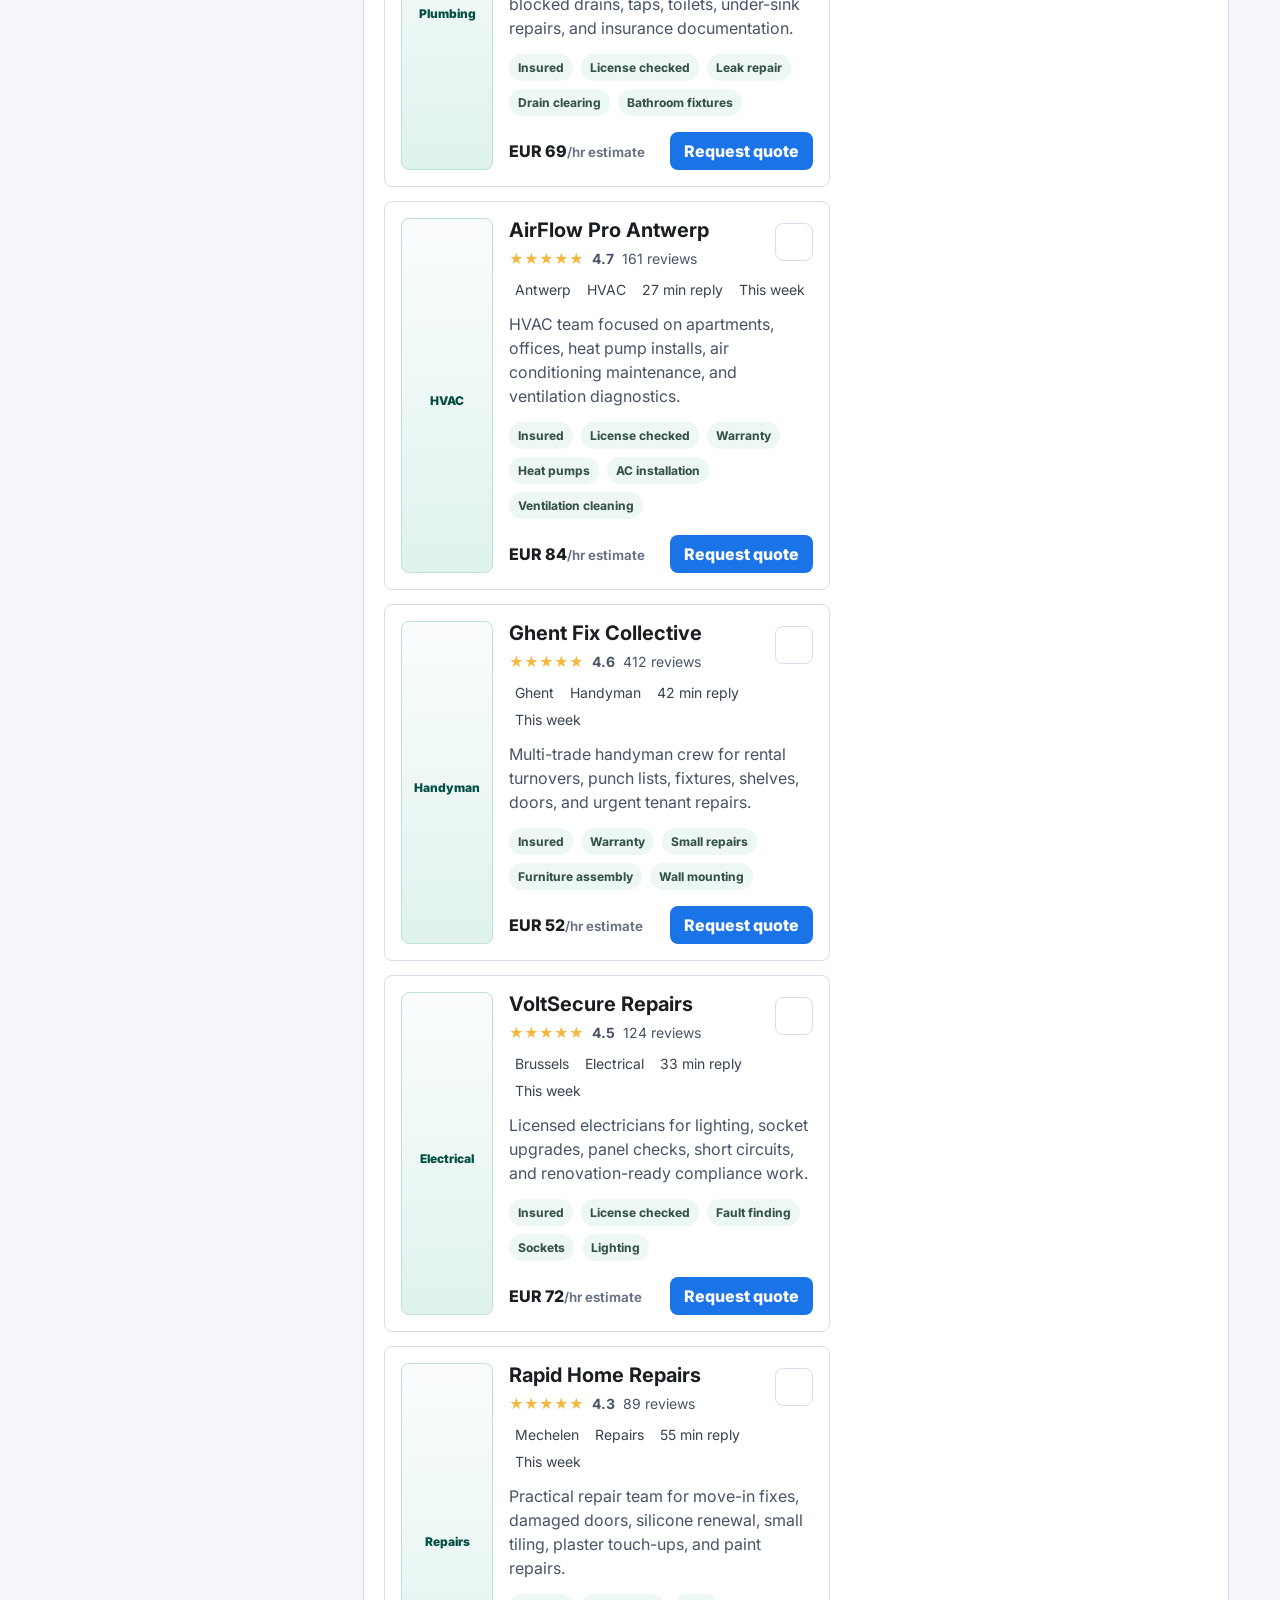
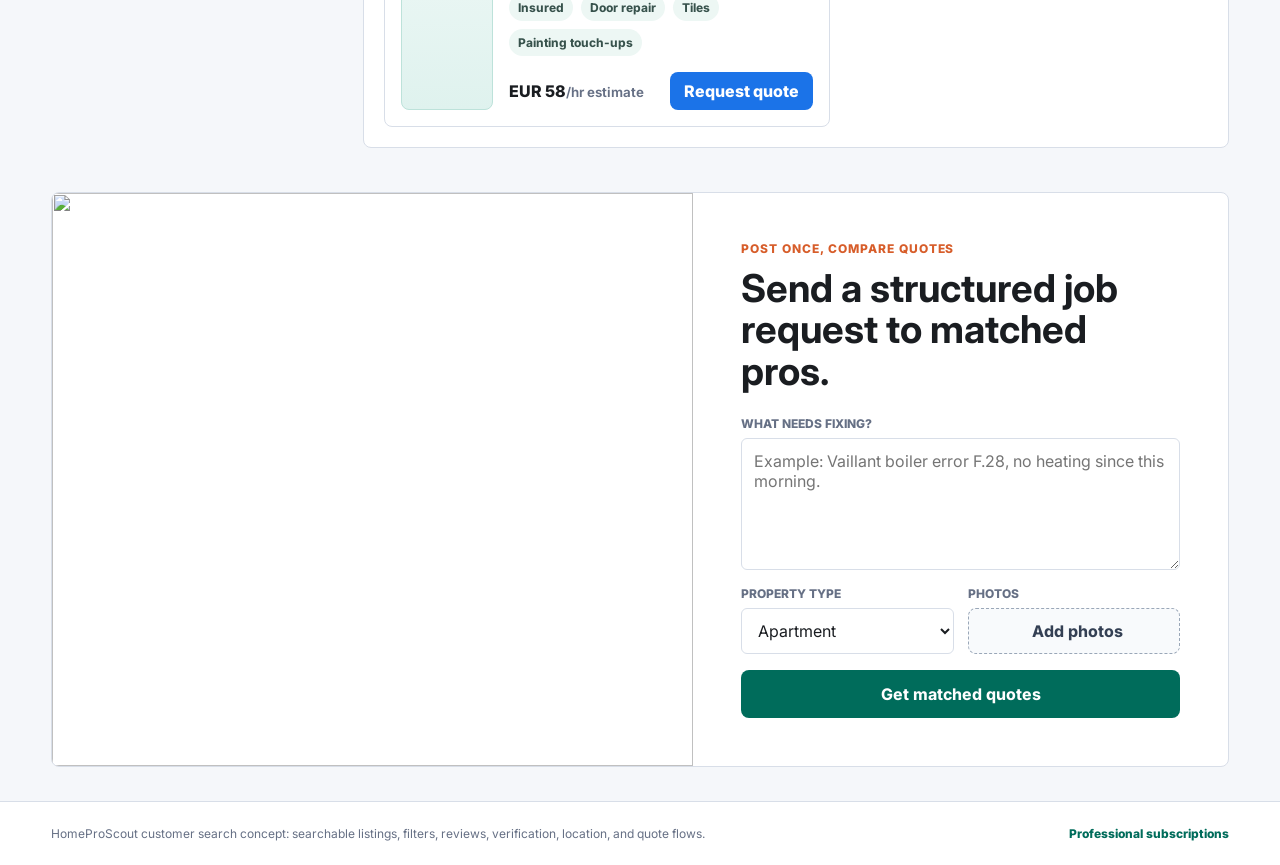
==== commit 3039cad1: "Split customer search and professional pages" ====
--- a/index.html
+++ b/index.html
@@ -20,16 +20,15 @@
         <span>HomeProScout</span>
       </a>
       <nav class="nav-links" aria-label="Main navigation">
-        <a href="#results">Find a pro</a>
+        <a href="#results">Search</a>
         <a href="#request">Post a job</a>
-        <a href="#pricing">For professionals</a>
+        <a href="professionals.html">For professionals</a>
       </nav>
       <div class="header-actions">
         <button class="icon-button" type="button" aria-label="Saved professionals" title="Saved professionals">
           <i data-lucide="heart"></i>
         </button>
-        <button class="secondary-button" type="button" data-open-login>Company login</button>
-        <button class="primary-button" type="button" data-scroll-pricing>Start subscription</button>
+        <a class="secondary-link-button" href="professionals.html">For professionals</a>
       </div>
     </header>
 
@@ -227,59 +226,11 @@
           </form>
         </div>
       </section>
-
-      <section class="pricing-band" id="pricing" aria-label="Professional subscription plans">
-        <div class="pricing-head">
-          <p class="eyebrow">Subscription model</p>
-          <h2>Companies pay monthly for visibility, verified badges, and quote tools.</h2>
-        </div>
-        <div class="pricing-grid">
-          <article class="plan">
-            <span class="plan-label">Starter</span>
-            <strong>EUR 39<small>/mo</small></strong>
-            <p>Profile, reviews, service area, and quote inbox for small local operators.</p>
-            <button class="secondary-button" type="button" data-open-login>Log in to choose</button>
-          </article>
-          <article class="plan featured-plan">
-            <span class="plan-label">Growth</span>
-            <strong>EUR 89<small>/mo</small></strong>
-            <p>Higher placement, emergency availability, analytics, and unlimited quote requests.</p>
-            <button class="primary-button" type="button" data-open-login>Start Growth</button>
-          </article>
-          <article class="plan">
-            <span class="plan-label">Network</span>
-            <strong>EUR 179<small>/mo</small></strong>
-            <p>Multi-city coverage, team seats, dispatch notes, and priority verification review.</p>
-            <button class="secondary-button" type="button" data-open-login>Contact sales</button>
-          </article>
-        </div>
-      </section>
     </main>
 
-    <dialog class="company-dialog" id="companyDialog" aria-labelledby="companyDialogTitle">
-      <form method="dialog" class="dialog-card">
-        <button class="dialog-close" value="close" aria-label="Close company login">
-          <i data-lucide="x"></i>
-        </button>
-        <p class="eyebrow">Professional portal</p>
-        <h2 id="companyDialogTitle">Company login</h2>
-        <label>
-          <span>Business email</span>
-          <input type="email" placeholder="company@example.be" />
-        </label>
-        <label>
-          <span>Password</span>
-          <input type="password" placeholder="Password" />
-        </label>
-        <button class="primary-button wide" value="login">Log in</button>
-        <div class="dialog-divider"><span>New company?</span></div>
-        <button class="secondary-button wide" value="subscribe">Create account and pick a subscription</button>
-      </form>
-    </dialog>
-
     <footer>
-      <span>HomeProScout concept built from marketplace patterns: searchable listings, filters, reviews, verification, location, and quote flows.</span>
-      <span>Research inputs: home service marketplaces, HVAC repair directories, and Immoweb-style listing UX.</span>
+      <span>HomeProScout customer search concept: searchable listings, filters, reviews, verification, location, and quote flows.</span>
+      <a href="professionals.html">Professional subscriptions</a>
     </footer>
   </body>
 </html>
--- a/styles.css
+++ b/styles.css
@@ -93,6 +93,7 @@
 
 .primary-button,
 .secondary-button,
+.secondary-link-button,
 .icon-button,
 .search-button,
 .text-button,
@@ -121,6 +122,23 @@
   color: var(--ink);
   border: 1px solid var(--line);
   background: #fff;
+}
+
+.secondary-link-button {
+  display: inline-flex;
+  align-items: center;
+  justify-content: center;
+  padding: 0 16px;
+  color: var(--ink);
+  border: 1px solid var(--line);
+  background: #fff;
+  text-decoration: none;
+}
+
+.secondary-link-button.light {
+  color: #fff;
+  border-color: rgba(255, 255, 255, 0.38);
+  background: rgba(255, 255, 255, 0.12);
 }
 
 .icon-button {
@@ -670,6 +688,153 @@
   background: #fff;
 }
 
+.professional-hero {
+  display: grid;
+  grid-template-columns: minmax(0, 1fr) 420px;
+  gap: clamp(24px, 4vw, 56px);
+  align-items: center;
+  min-height: calc(100vh - 66px);
+  padding: clamp(42px, 6vw, 82px) clamp(18px, 4vw, 56px);
+  color: #fff;
+  background:
+    linear-gradient(90deg, rgba(3, 38, 35, 0.95), rgba(3, 60, 55, 0.78), rgba(3, 60, 55, 0.42)),
+    url("https://images.unsplash.com/photo-1621905252507-b35492cc74b4?auto=format&fit=crop&w=1800&q=80") center/cover;
+}
+
+.professional-copy {
+  max-width: 850px;
+}
+
+.professional-copy h1 {
+  margin: 0;
+  font-size: clamp(40px, 5vw, 68px);
+  line-height: 1.02;
+  letter-spacing: 0;
+}
+
+.professional-actions {
+  display: flex;
+  flex-wrap: wrap;
+  gap: 12px;
+  margin-top: 30px;
+}
+
+.portal-preview {
+  display: grid;
+  gap: 18px;
+  padding: 22px;
+  border: 1px solid rgba(255, 255, 255, 0.28);
+  border-radius: 8px;
+  background: rgba(255, 255, 255, 0.94);
+  box-shadow: var(--shadow);
+  color: var(--ink);
+}
+
+.portal-head,
+.portal-metrics,
+.portal-list span {
+  display: flex;
+  align-items: center;
+}
+
+.portal-head {
+  justify-content: space-between;
+  gap: 16px;
+  padding-bottom: 16px;
+  border-bottom: 1px solid var(--line);
+}
+
+.portal-head span {
+  color: var(--muted);
+  font-size: 13px;
+  font-weight: 800;
+  text-transform: uppercase;
+}
+
+.portal-head strong {
+  padding: 7px 10px;
+  color: var(--accent-dark);
+  border-radius: 999px;
+  background: var(--accent-soft);
+  font-size: 12px;
+}
+
+.portal-metrics {
+  display: grid;
+  grid-template-columns: repeat(3, minmax(0, 1fr));
+  gap: 10px;
+}
+
+.portal-metrics div {
+  padding: 14px;
+  border: 1px solid var(--line);
+  border-radius: 8px;
+  background: #fbfcfe;
+}
+
+.portal-metrics strong,
+.portal-metrics span {
+  display: block;
+}
+
+.portal-metrics strong {
+  font-size: 24px;
+}
+
+.portal-metrics span {
+  margin-top: 4px;
+  color: var(--muted);
+  font-size: 12px;
+}
+
+.portal-list {
+  display: grid;
+  gap: 10px;
+}
+
+.portal-list span {
+  gap: 8px;
+  color: #384150;
+  font-size: 14px;
+  font-weight: 650;
+}
+
+.portal-list svg,
+.professional-steps svg {
+  width: 19px;
+  height: 19px;
+  color: var(--accent);
+}
+
+.professional-steps {
+  display: grid;
+  grid-template-columns: repeat(3, minmax(0, 1fr));
+  gap: 14px;
+  padding: 28px clamp(18px, 4vw, 56px);
+}
+
+.professional-steps article {
+  padding: 22px;
+  border: 1px solid var(--line);
+  border-radius: 8px;
+  background: #fff;
+}
+
+.professional-steps h2 {
+  margin: 14px 0 8px;
+  font-size: 20px;
+}
+
+.professional-steps p {
+  margin: 0;
+  color: #475467;
+  line-height: 1.5;
+}
+
+.professional-pricing {
+  margin-top: 0;
+}
+
 .pricing-head {
   max-width: 820px;
 }
@@ -812,6 +977,12 @@
   font-size: 12px;
 }
 
+footer a {
+  color: var(--accent);
+  font-weight: 800;
+  text-decoration: none;
+}
+
 .empty-state {
   padding: 40px;
   text-align: center;
@@ -829,7 +1000,9 @@
   .workspace,
   .result-layout,
   .request-band,
-  .pricing-grid {
+  .pricing-grid,
+  .professional-hero,
+  .professional-steps {
     grid-template-columns: 1fr;
   }
 
@@ -850,7 +1023,8 @@
   }
 
   .header-actions .secondary-button,
-  .header-actions .primary-button {
+  .header-actions .primary-button,
+  .header-actions .secondary-link-button {
     display: none;
   }
 
@@ -901,4 +1075,12 @@
     min-height: 260px;
   }
 
-}
+  .professional-hero {
+    min-height: 0;
+  }
+
+  .portal-metrics {
+    grid-template-columns: 1fr;
+  }
+
+}
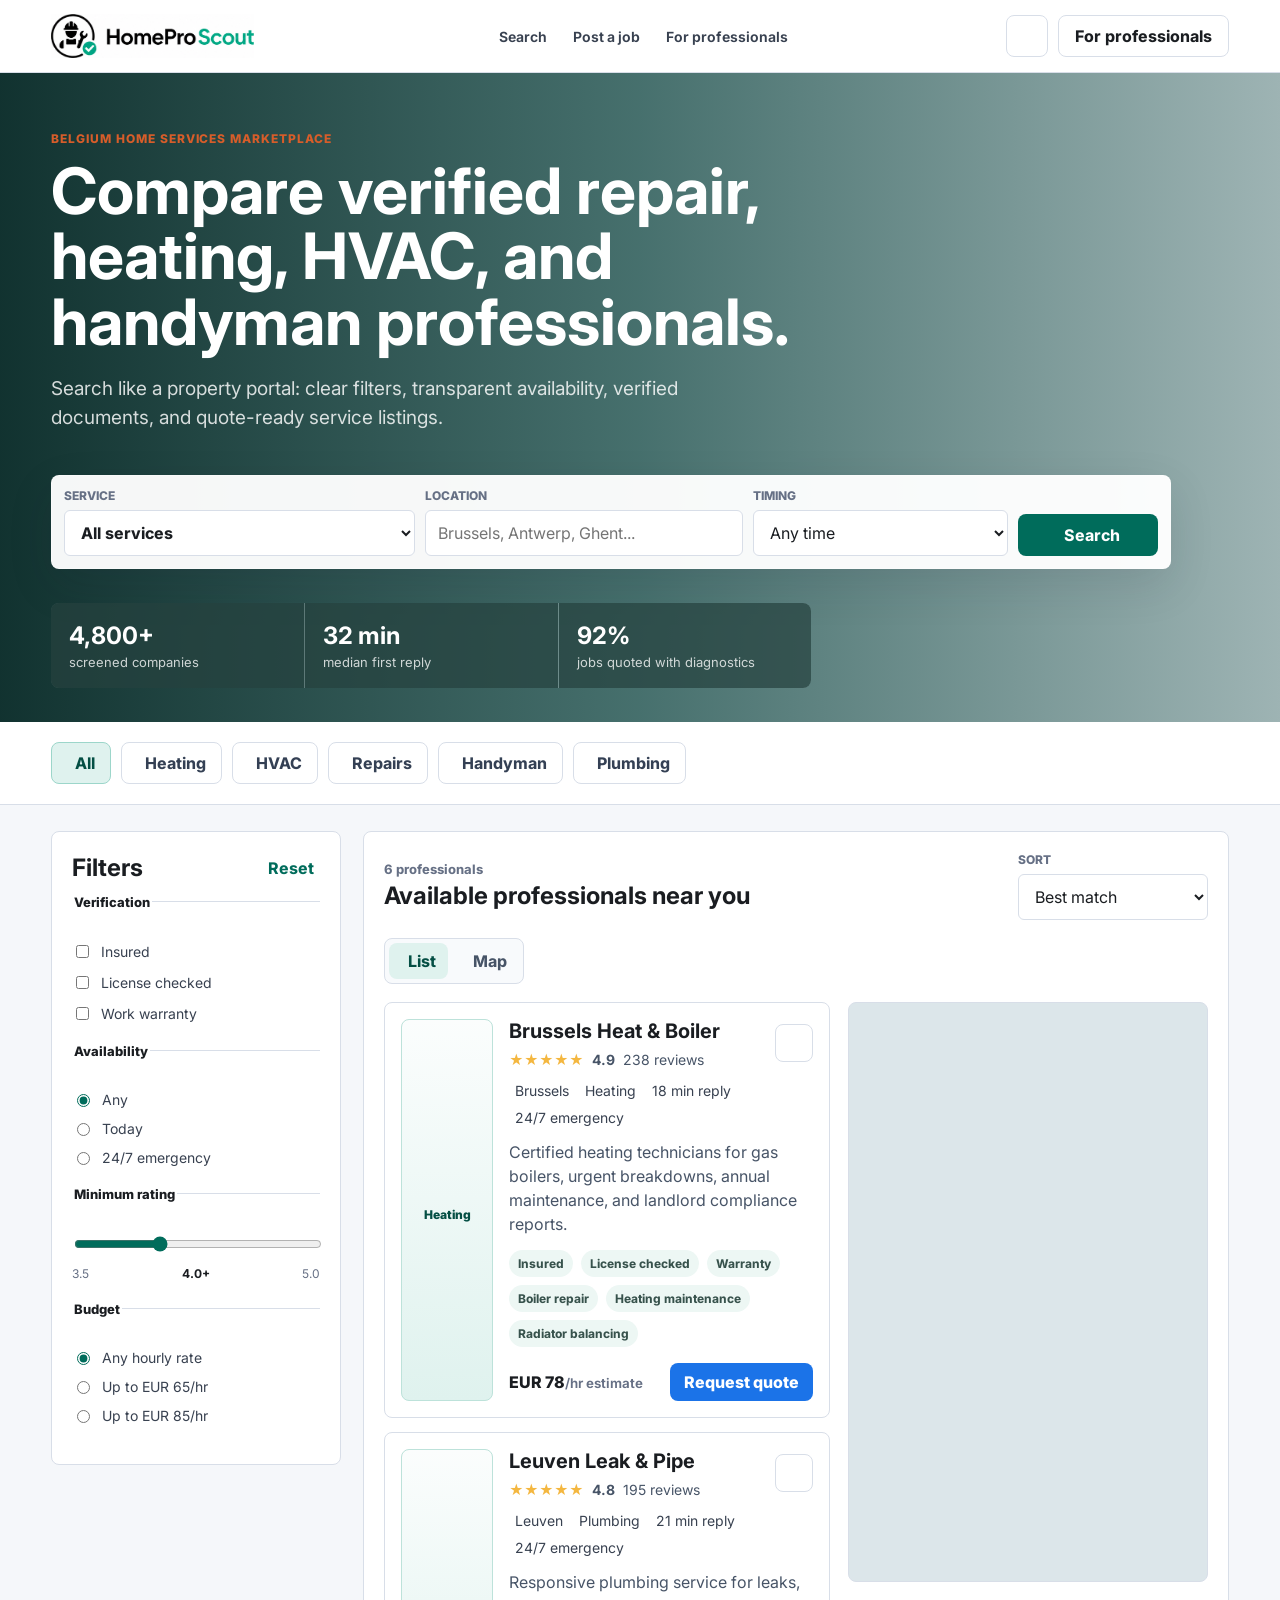
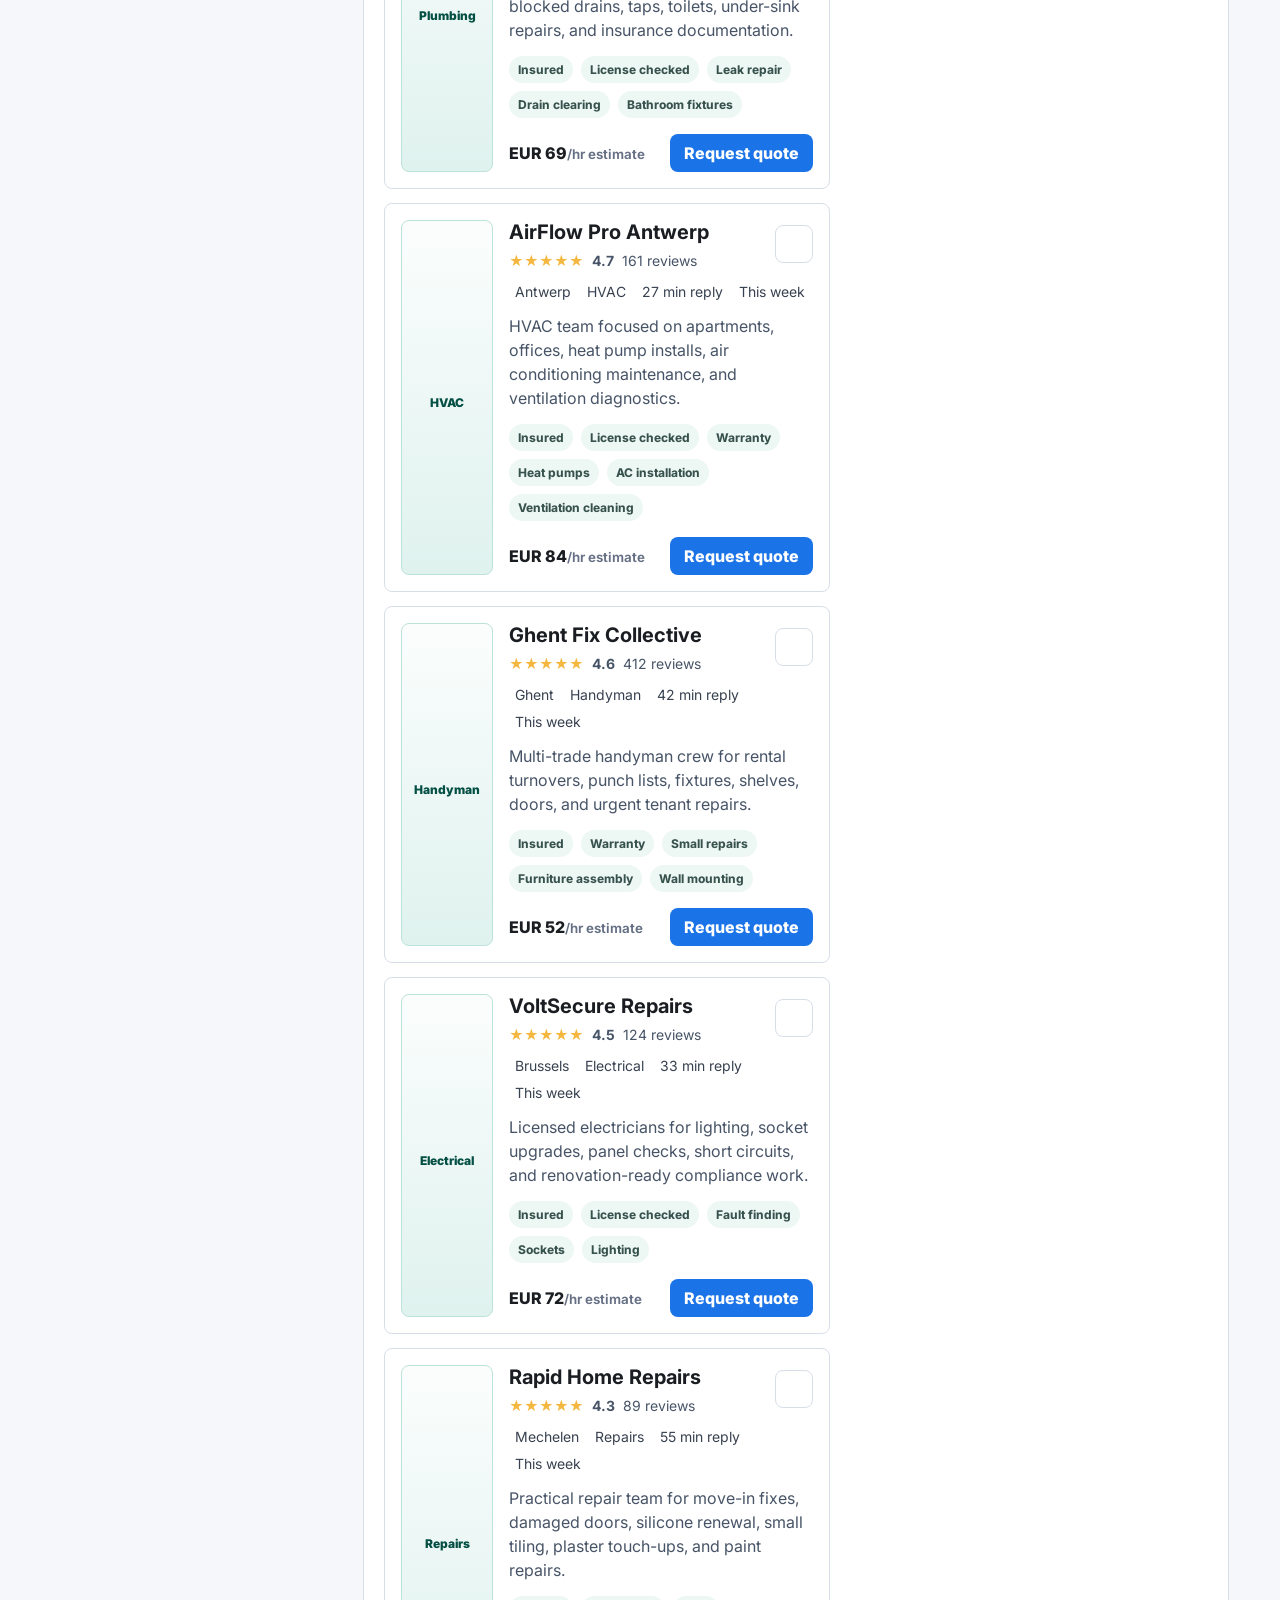
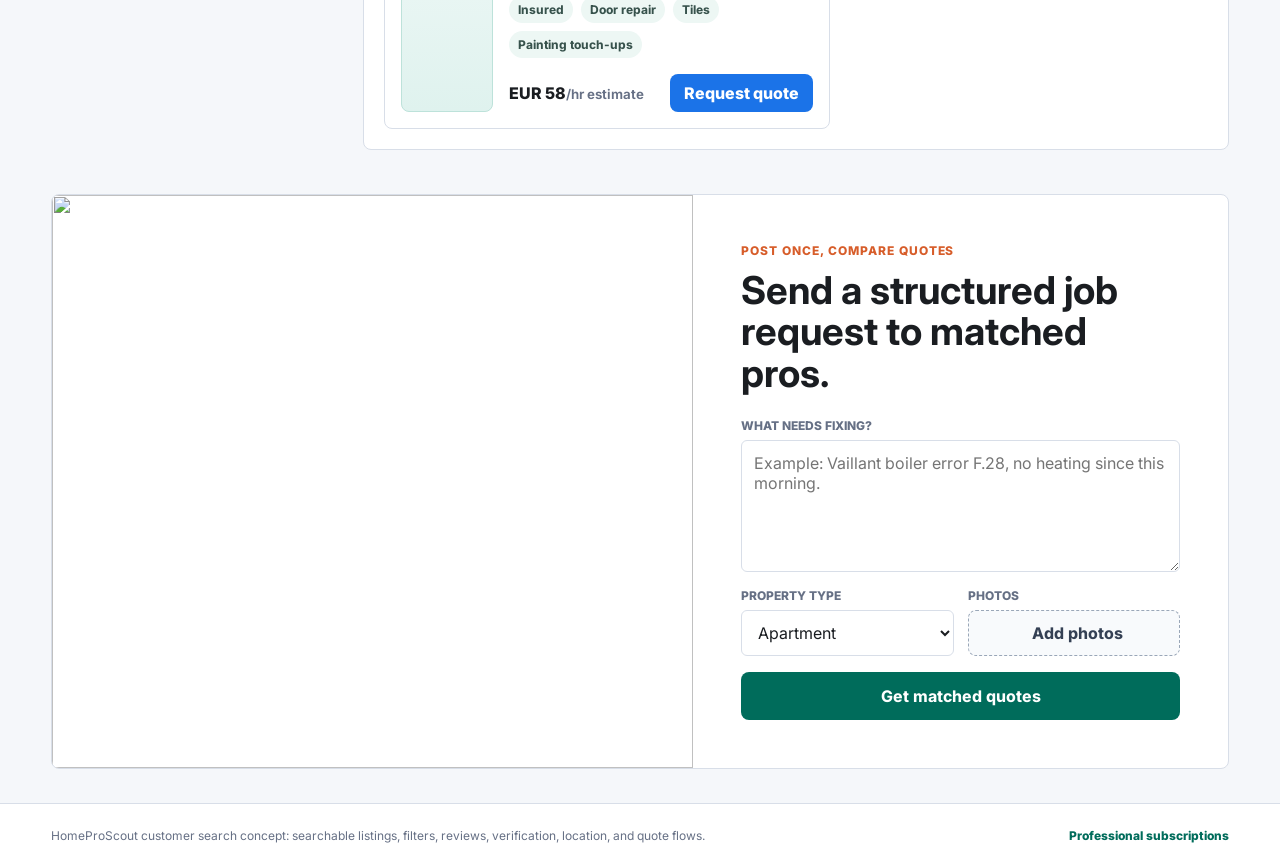
==== commit 7e402c8f: "Add HomeProScout logo asset" ====
--- a/index.html
+++ b/index.html
@@ -16,8 +16,7 @@
   <body>
     <header class="topbar">
       <a class="brand" href="#" aria-label="HomeProScout home">
-        <span class="brand-mark">H</span>
-        <span>HomeProScout</span>
+        <img src="assets/homeproscout-logo.png" alt="HomeProScout" />
       </a>
       <nav class="nav-links" aria-label="Main navigation">
         <a href="#results">Search</a>
--- a/styles.css
+++ b/styles.css
@@ -59,21 +59,16 @@
 }
 
 .brand {
-  gap: 10px;
-  color: var(--ink);
-  font-size: 20px;
-  font-weight: 800;
+  flex: 0 0 auto;
   text-decoration: none;
 }
 
-.brand-mark {
-  display: grid;
-  width: 34px;
-  height: 34px;
-  place-items: center;
-  color: #fff;
-  border-radius: 8px;
-  background: var(--accent);
+.brand img {
+  display: block;
+  width: clamp(170px, 18vw, 250px);
+  height: 44px;
+  object-fit: contain;
+  object-position: left center;
 }
 
 .nav-links {
@@ -1022,6 +1017,11 @@
     align-items: flex-start;
   }
 
+  .brand img {
+    width: 168px;
+    height: 40px;
+  }
+
   .header-actions .secondary-button,
   .header-actions .primary-button,
   .header-actions .secondary-link-button {
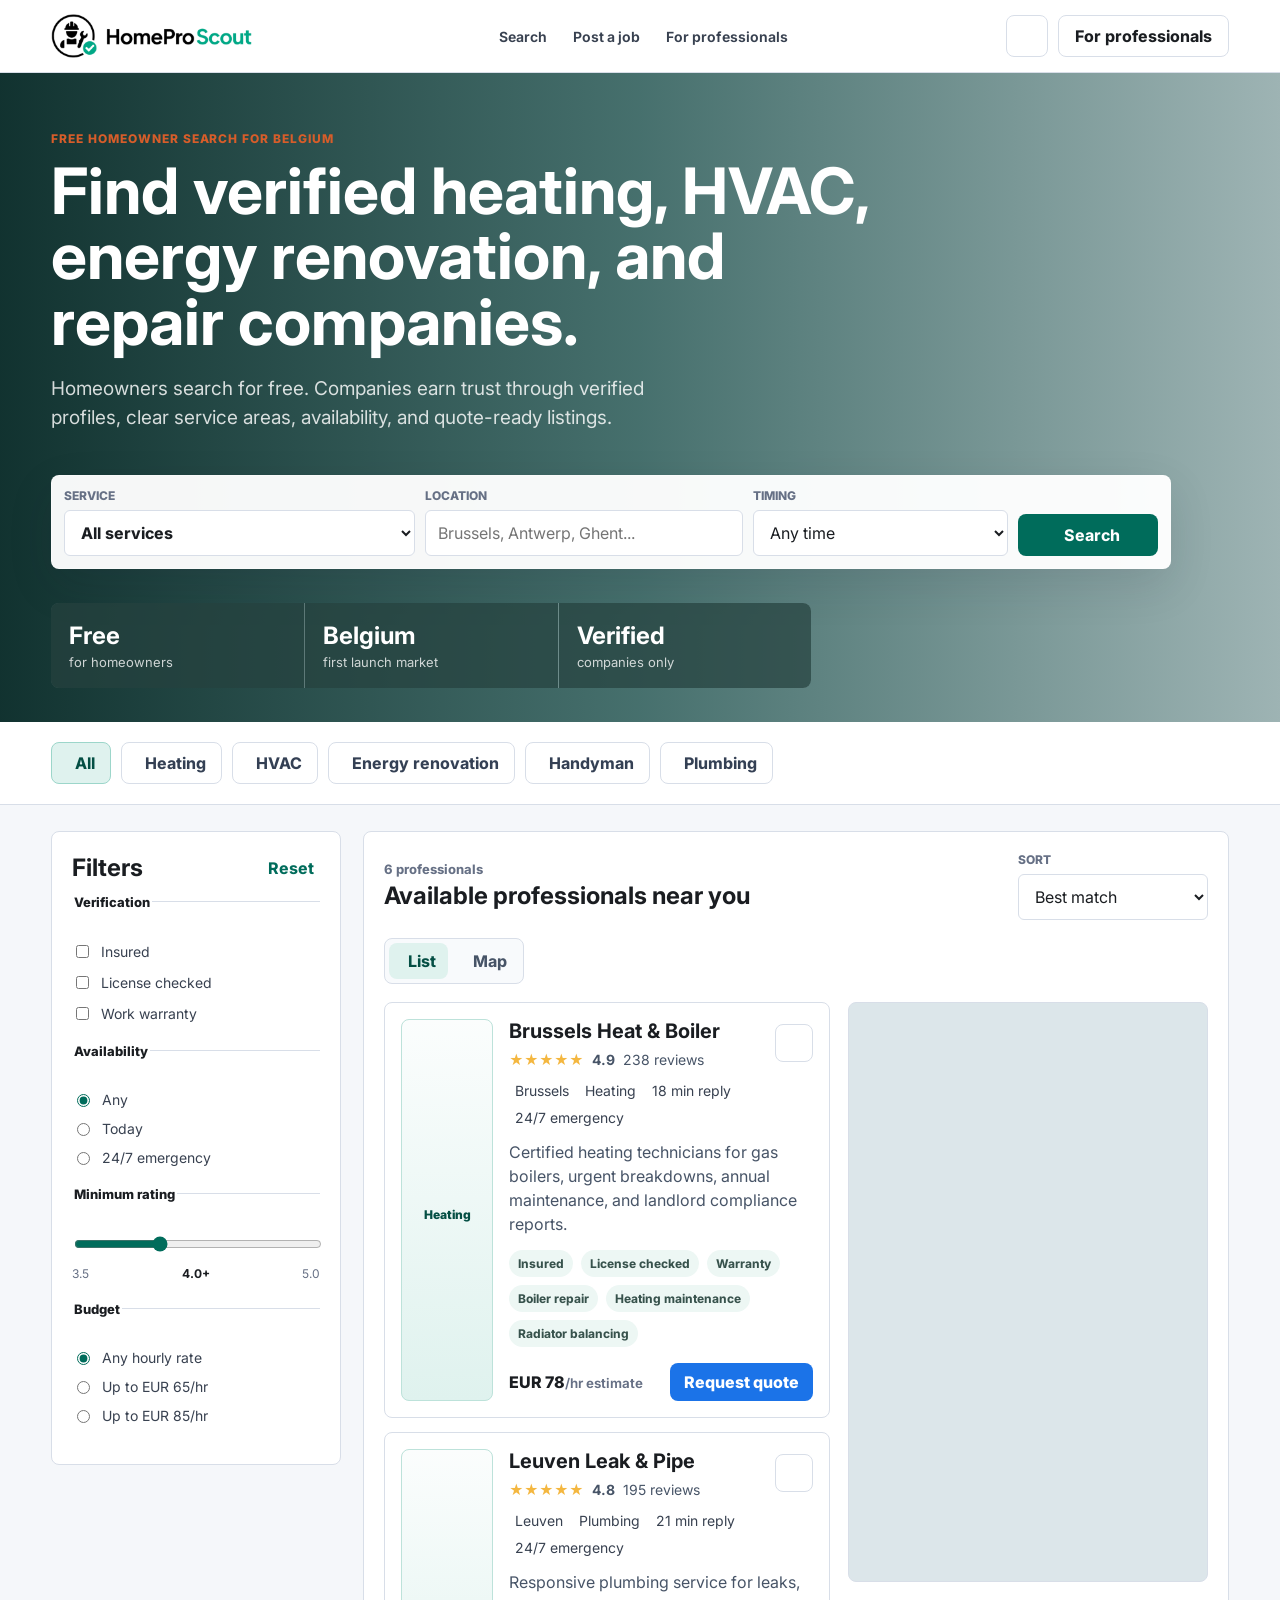
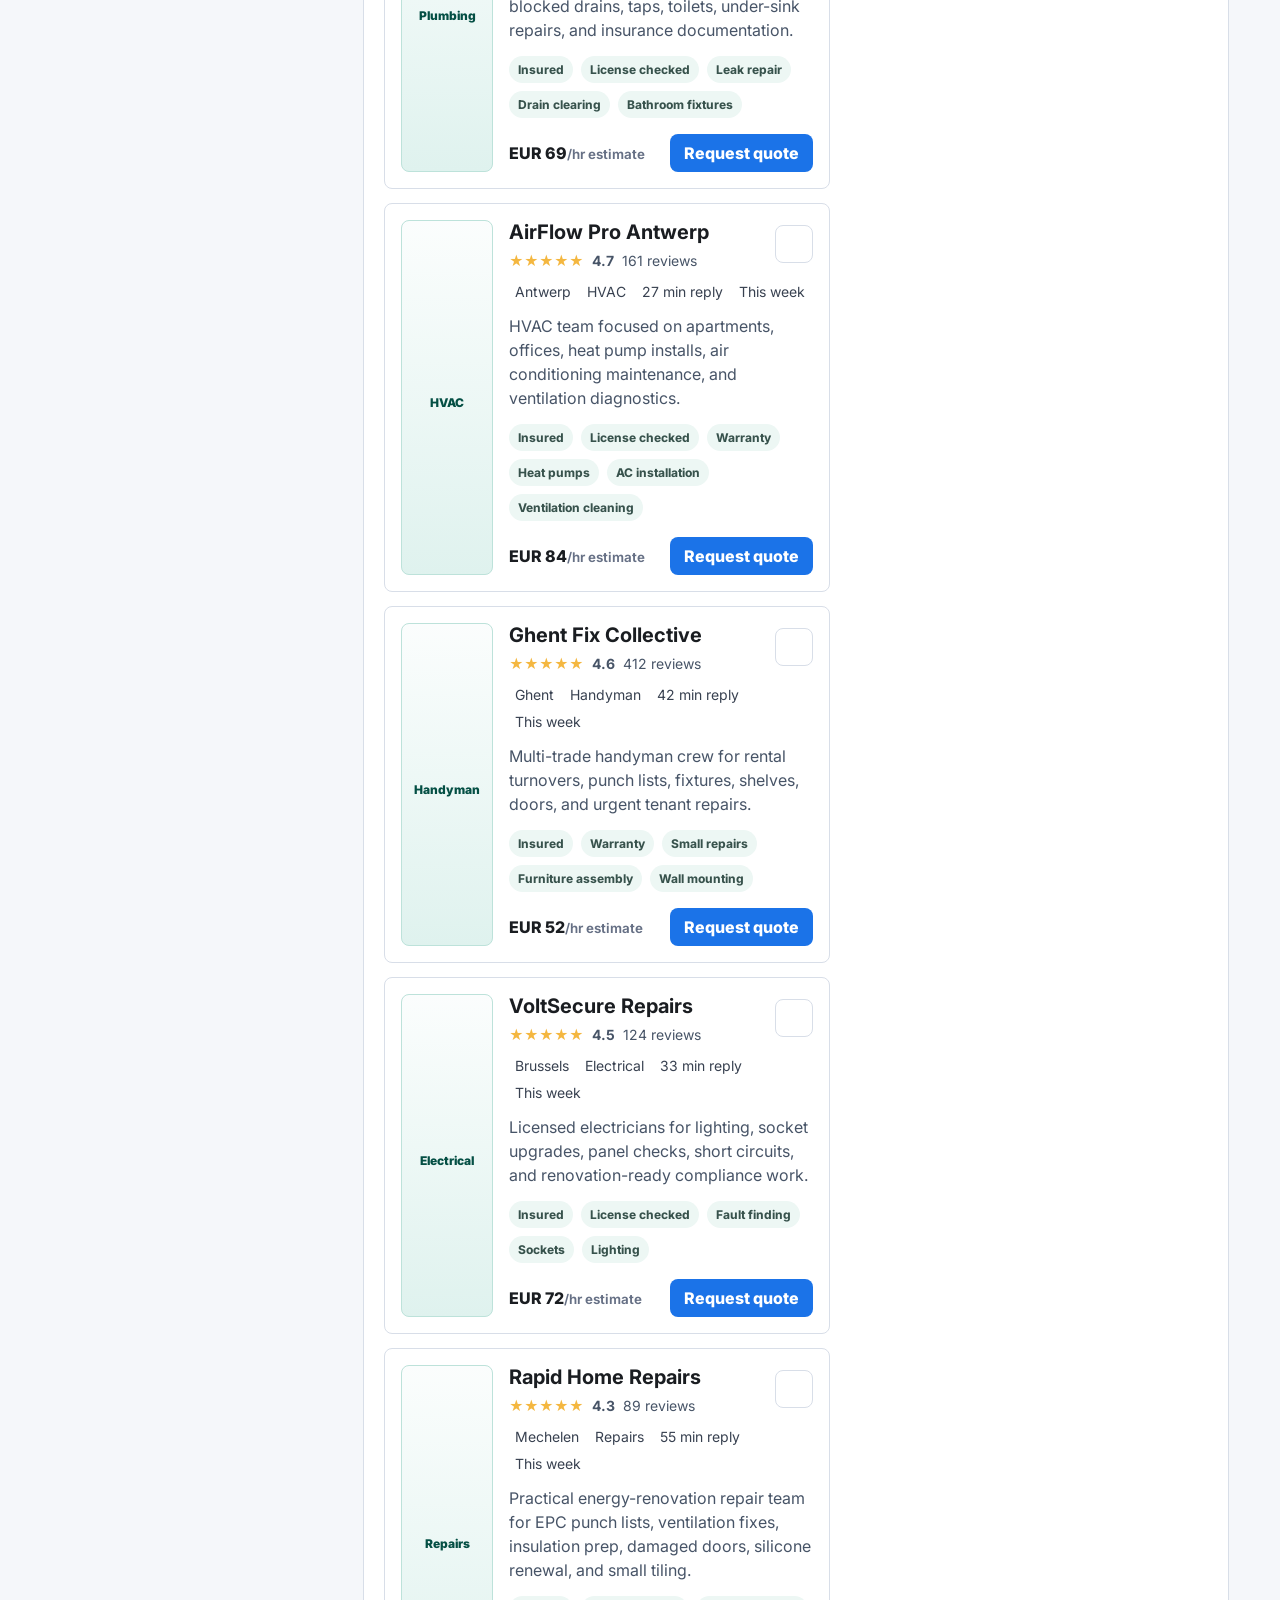
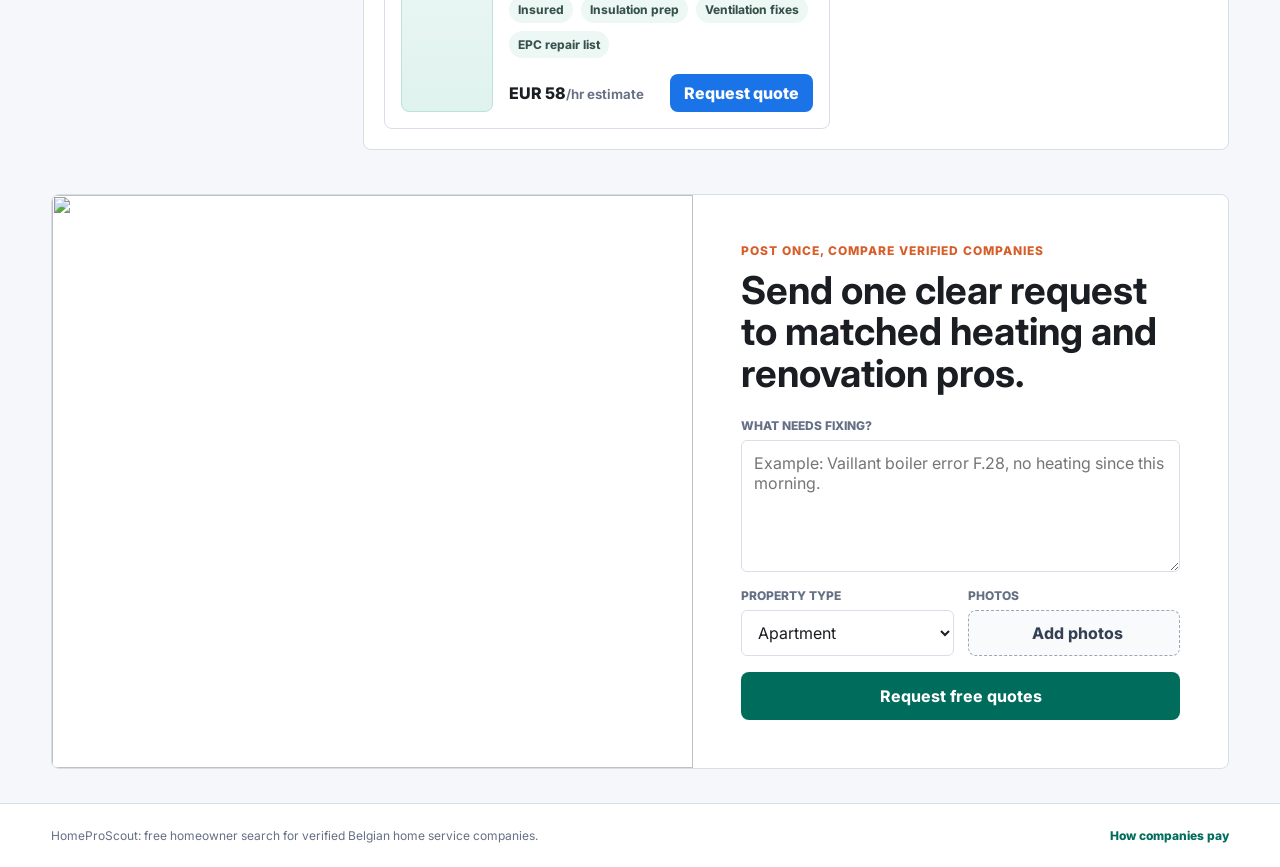
==== commit 7d5f56a1: "Refine launch business model" ====
--- a/index.html
+++ b/index.html
@@ -34,10 +34,10 @@
     <main>
       <section class="search-shell" aria-label="Service search">
         <div class="search-copy">
-          <p class="eyebrow">Belgium home services marketplace</p>
-          <h1>Compare verified repair, heating, HVAC, and handyman professionals.</h1>
+          <p class="eyebrow">Free homeowner search for Belgium</p>
+          <h1>Find verified heating, HVAC, energy renovation, and repair companies.</h1>
           <p class="intro">
-            Search like a property portal: clear filters, transparent availability, verified documents, and quote-ready service listings.
+            Homeowners search for free. Companies earn trust through verified profiles, clear service areas, availability, and quote-ready listings.
           </p>
         </div>
 
@@ -48,7 +48,7 @@
               <option value="all">All services</option>
               <option value="Heating">Heating</option>
               <option value="HVAC">HVAC</option>
-              <option value="Repairs">Repairs</option>
+              <option value="Repairs">Energy renovation</option>
               <option value="Handyman">Handyman</option>
               <option value="Plumbing">Plumbing</option>
               <option value="Electrical">Electrical</option>
@@ -75,16 +75,16 @@
 
         <div class="market-strip" aria-label="Marketplace statistics">
           <div>
-            <strong>4,800+</strong>
-            <span>screened companies</span>
+            <strong>Free</strong>
+            <span>for homeowners</span>
           </div>
           <div>
-            <strong>32 min</strong>
-            <span>median first reply</span>
+            <strong>Belgium</strong>
+            <span>first launch market</span>
           </div>
           <div>
-            <strong>92%</strong>
-            <span>jobs quoted with diagnostics</span>
+            <strong>Verified</strong>
+            <span>companies only</span>
           </div>
         </div>
       </section>
@@ -104,7 +104,7 @@
         </button>
         <button class="category" type="button" data-category="Repairs">
           <i data-lucide="wrench"></i>
-          Repairs
+          Energy renovation
         </button>
         <button class="category" type="button" data-category="Handyman">
           <i data-lucide="hammer"></i>
@@ -197,8 +197,8 @@
           <img src="https://images.unsplash.com/photo-1621905252507-b35492cc74b4?auto=format&fit=crop&w=900&q=80" alt="" />
         </div>
         <div class="request-form-wrap">
-          <p class="eyebrow">Post once, compare quotes</p>
-          <h2>Send a structured job request to matched pros.</h2>
+          <p class="eyebrow">Post once, compare verified companies</p>
+          <h2>Send one clear request to matched heating and renovation pros.</h2>
           <form class="job-form">
             <label>
               <span>What needs fixing?</span>
@@ -221,15 +221,15 @@
                 </button>
               </label>
             </div>
-            <button class="primary-button wide" type="button">Get matched quotes</button>
+            <button class="primary-button wide" type="button">Request free quotes</button>
           </form>
         </div>
       </section>
     </main>
 
     <footer>
-      <span>HomeProScout customer search concept: searchable listings, filters, reviews, verification, location, and quote flows.</span>
-      <a href="professionals.html">Professional subscriptions</a>
+      <span>HomeProScout: free homeowner search for verified Belgian home service companies.</span>
+      <a href="professionals.html">How companies pay</a>
     </footer>
   </body>
 </html>
--- a/styles.css
+++ b/styles.css
@@ -830,6 +830,71 @@
   margin-top: 0;
 }
 
+.billing-section {
+  display: grid;
+  grid-template-columns: minmax(0, 0.8fr) minmax(0, 1.2fr);
+  gap: clamp(22px, 4vw, 48px);
+  align-items: start;
+  padding: 34px clamp(18px, 4vw, 56px);
+  background: #fff;
+  border-top: 1px solid var(--line);
+  border-bottom: 1px solid var(--line);
+}
+
+.billing-copy {
+  position: sticky;
+  top: 92px;
+}
+
+.billing-copy h2 {
+  margin: 0;
+  font-size: clamp(28px, 3.3vw, 44px);
+  line-height: 1.08;
+}
+
+.billing-copy p {
+  color: #475467;
+  line-height: 1.6;
+}
+
+.billing-grid {
+  display: grid;
+  grid-template-columns: repeat(2, minmax(0, 1fr));
+  gap: 14px;
+}
+
+.billing-grid article {
+  display: grid;
+  gap: 10px;
+  min-height: 220px;
+  padding: 22px;
+  border: 1px solid var(--line);
+  border-radius: 8px;
+  background: #fbfcfe;
+}
+
+.billing-grid svg {
+  width: 22px;
+  height: 22px;
+  color: var(--accent);
+}
+
+.billing-grid h3 {
+  margin: 0;
+  font-size: 20px;
+}
+
+.billing-grid strong {
+  color: var(--accent-dark);
+  font-size: 18px;
+}
+
+.billing-grid p {
+  margin: 0;
+  color: #475467;
+  line-height: 1.5;
+}
+
 .pricing-head {
   max-width: 820px;
 }
@@ -997,7 +1062,9 @@
   .request-band,
   .pricing-grid,
   .professional-hero,
-  .professional-steps {
+  .professional-steps,
+  .billing-section,
+  .billing-grid {
     grid-template-columns: 1fr;
   }
 
@@ -1079,6 +1146,10 @@
     min-height: 0;
   }
 
+  .billing-copy {
+    position: static;
+  }
+
   .portal-metrics {
     grid-template-columns: 1fr;
   }
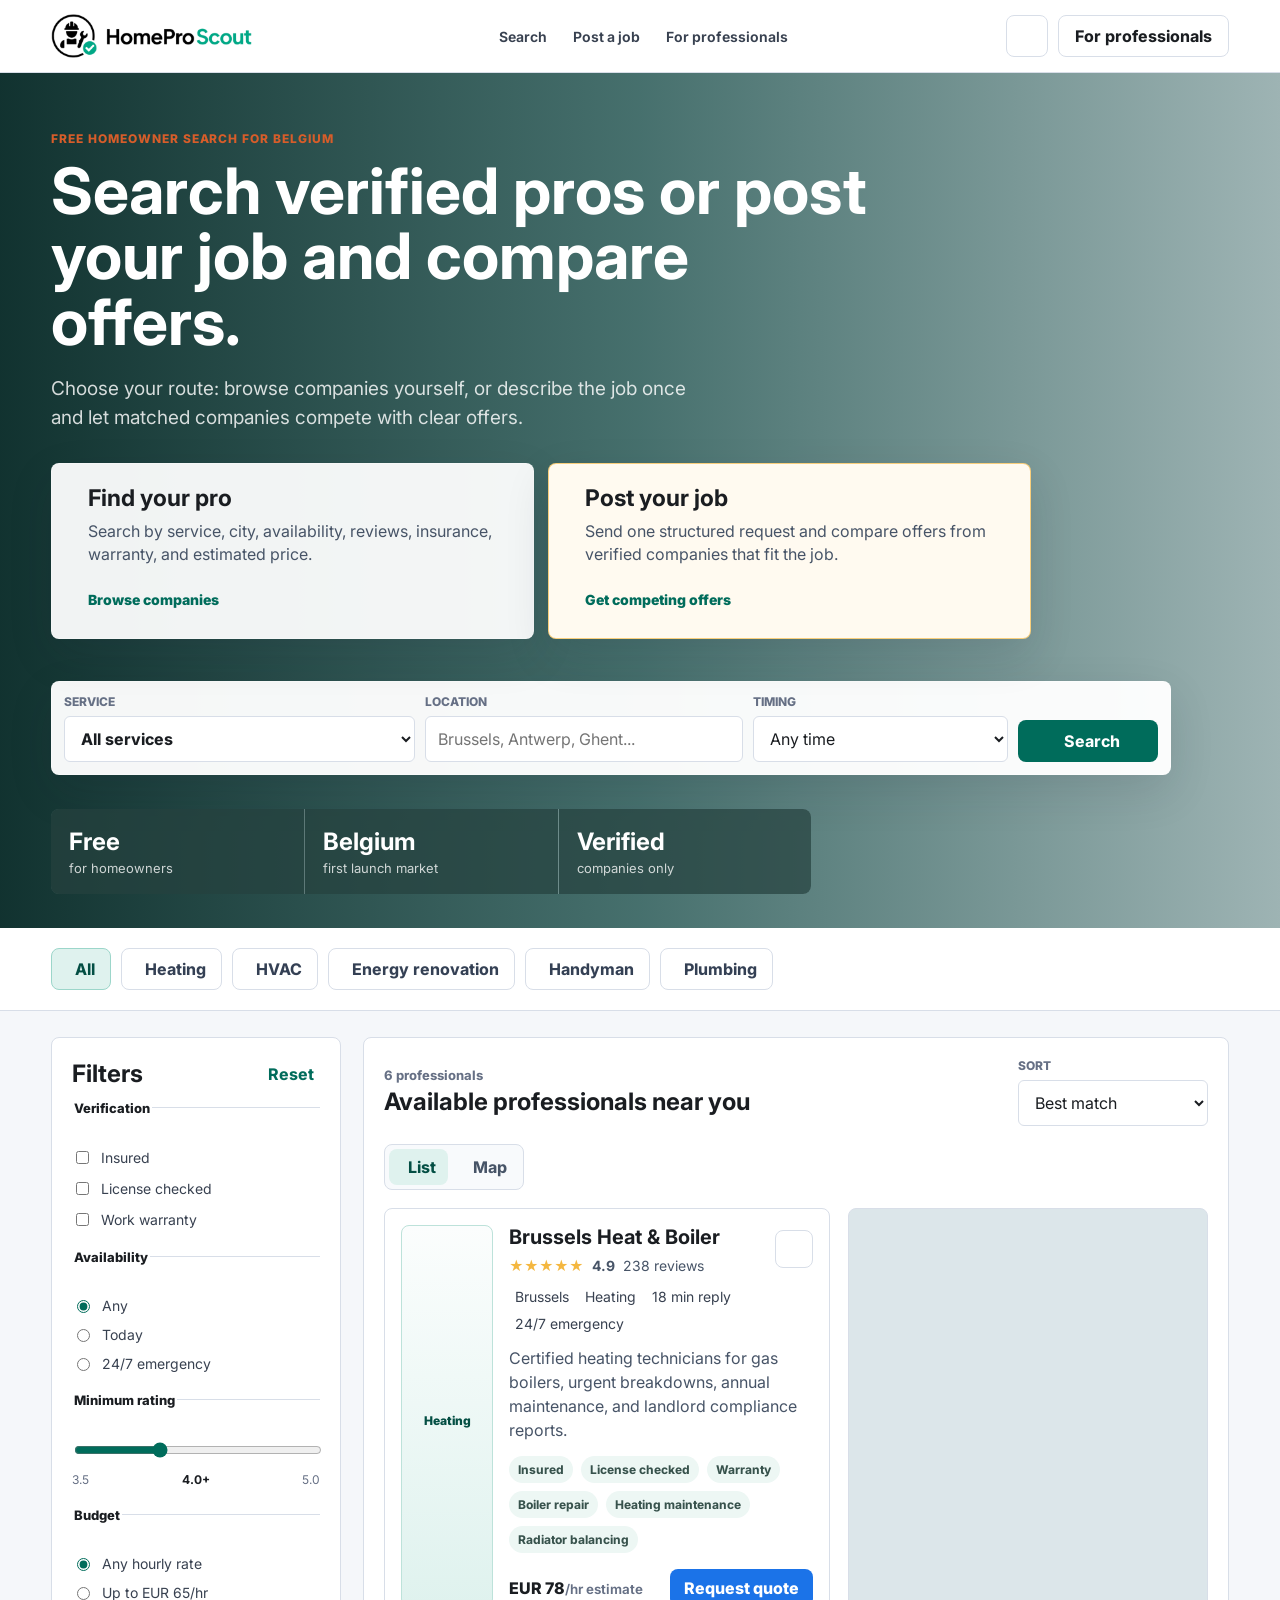
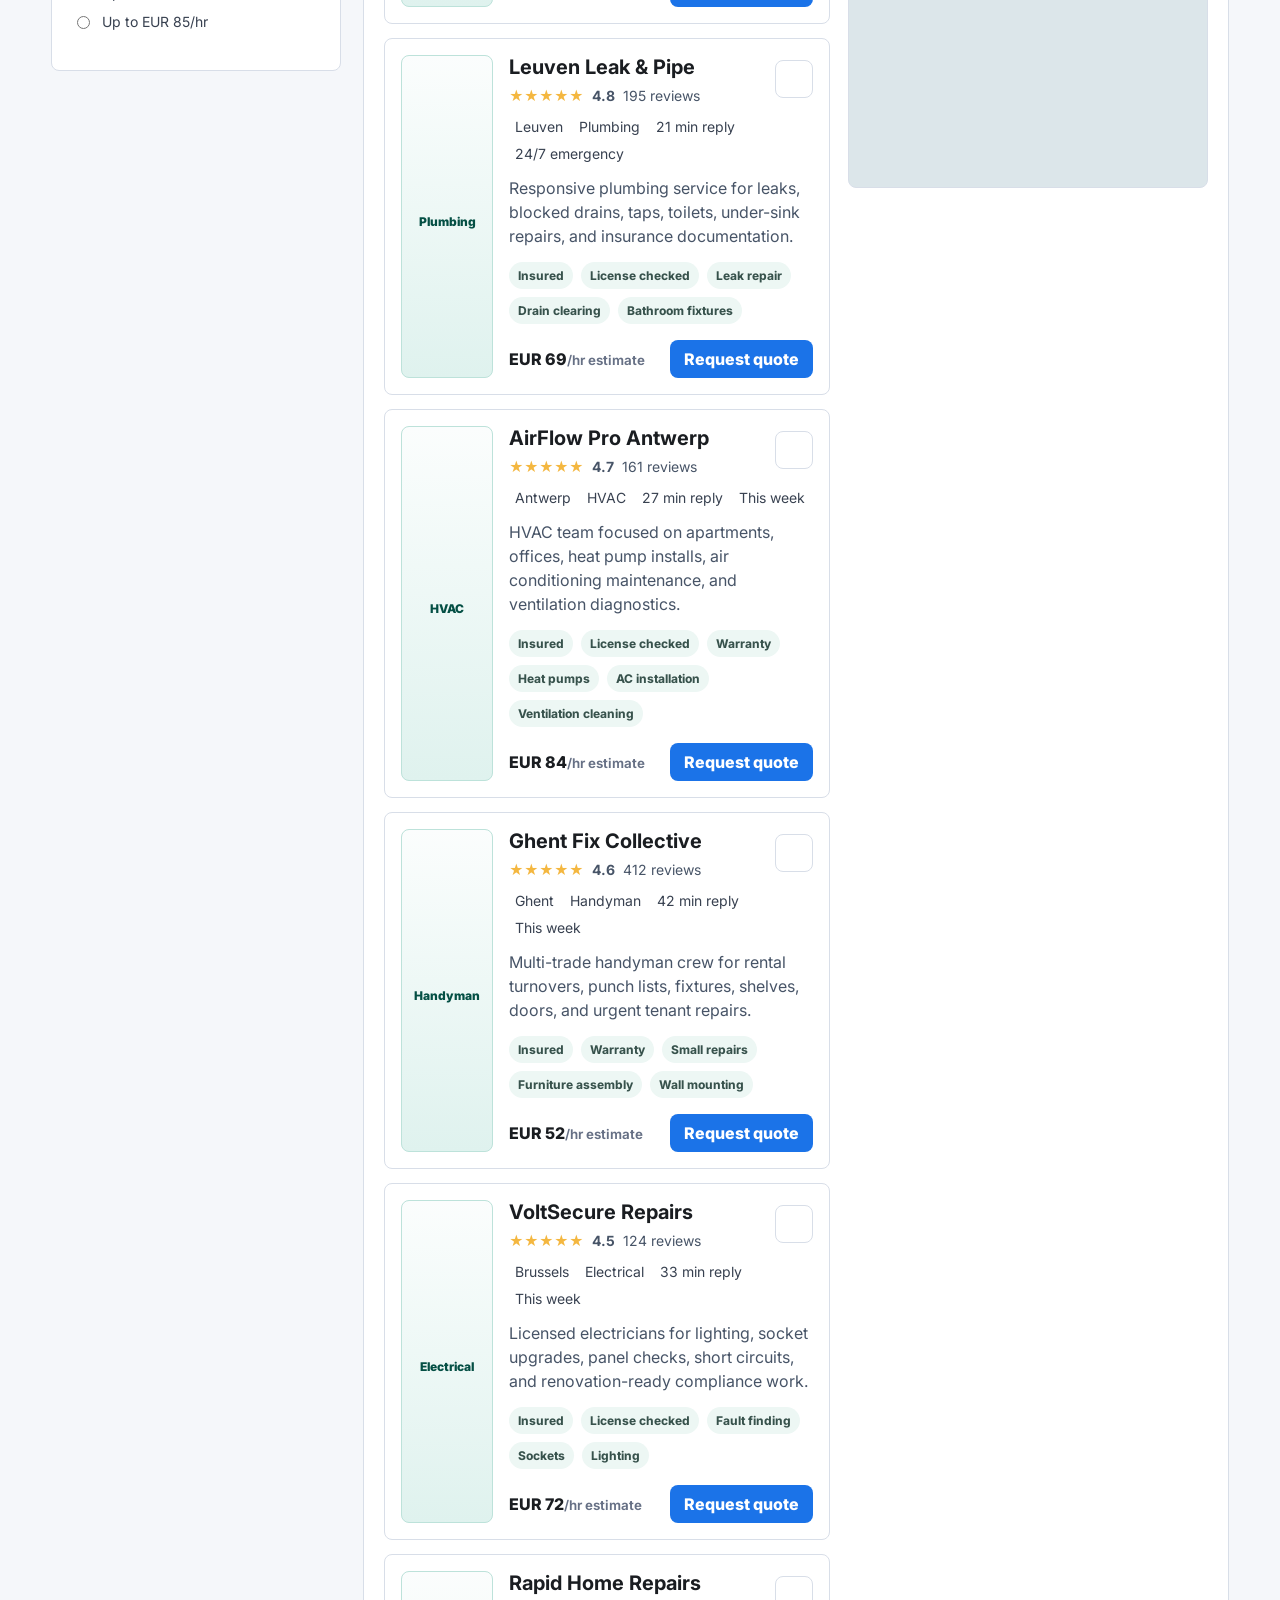
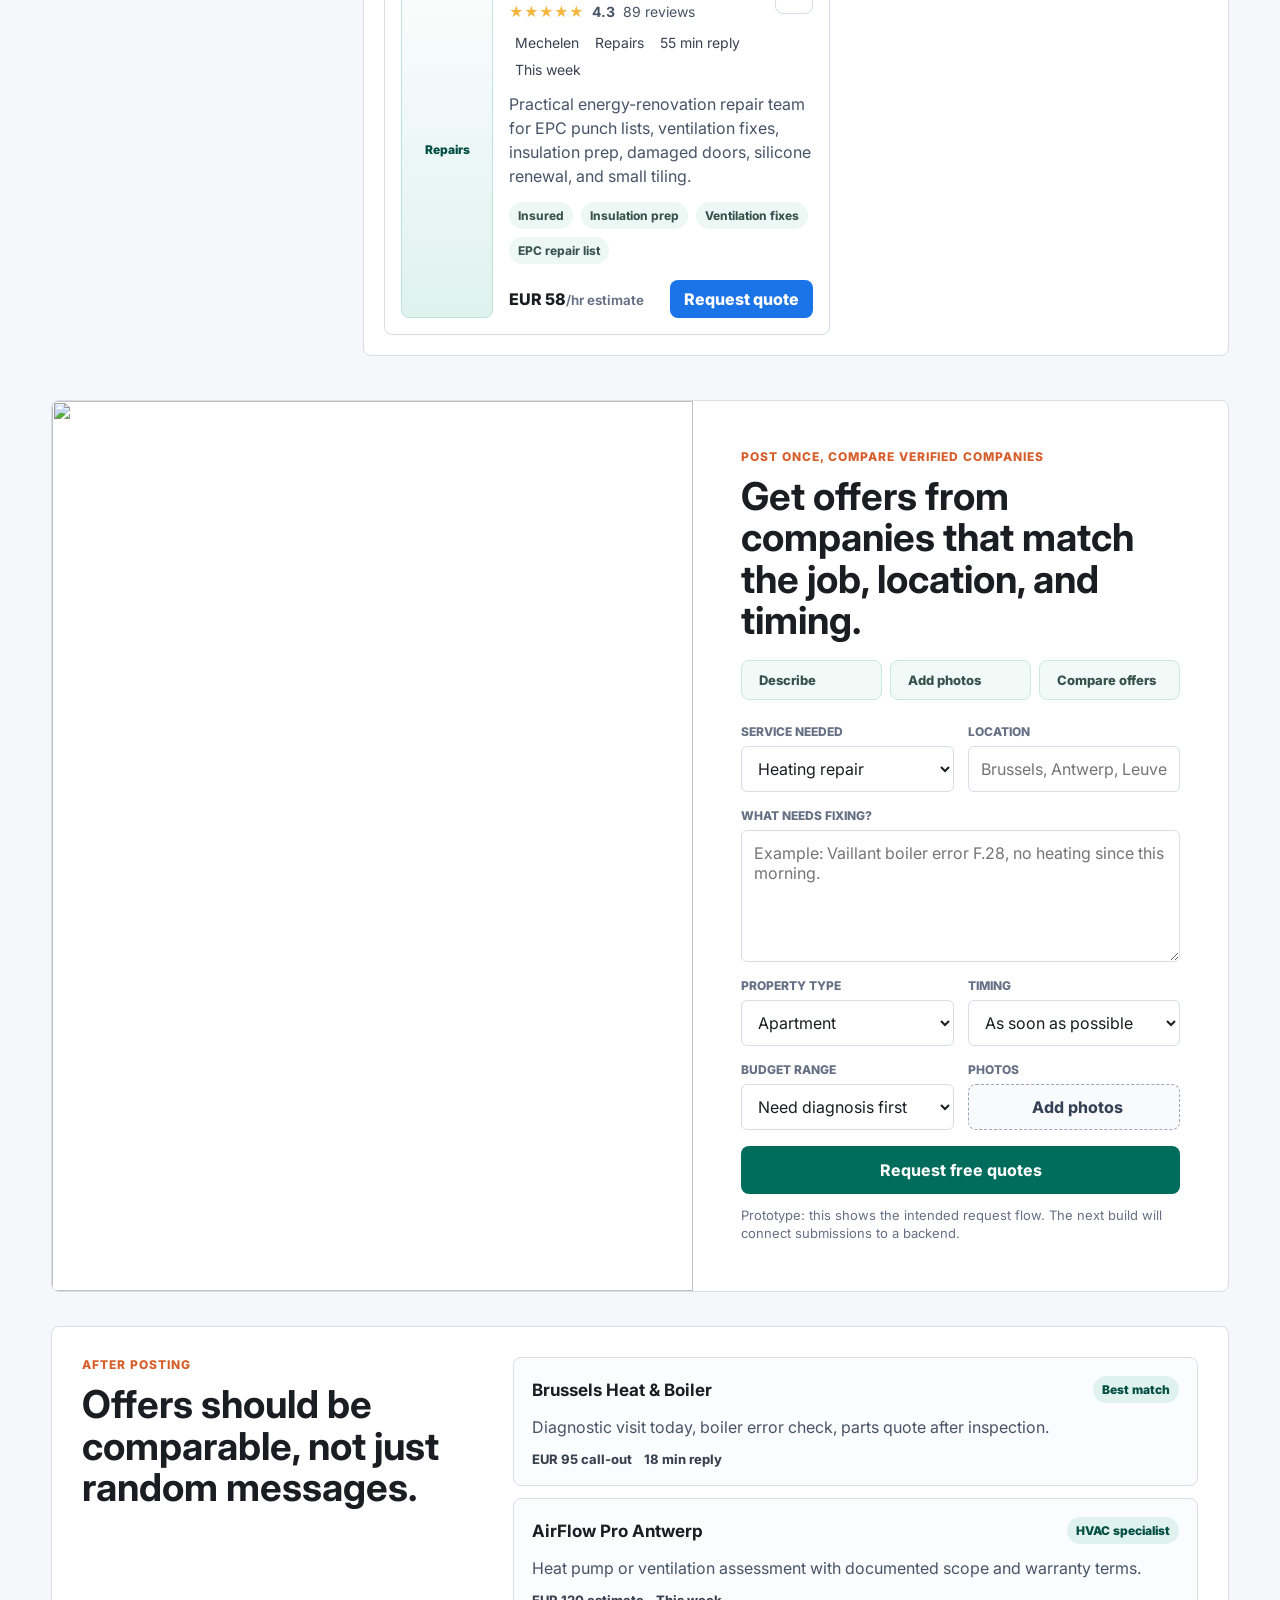
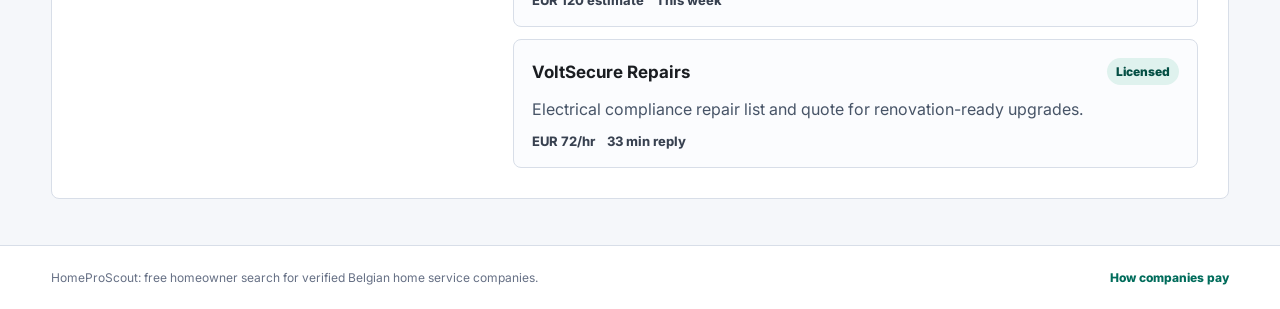
==== commit bb53b36d: "Add search and job posting launch flows" ====
--- a/index.html
+++ b/index.html
@@ -35,10 +35,29 @@
       <section class="search-shell" aria-label="Service search">
         <div class="search-copy">
           <p class="eyebrow">Free homeowner search for Belgium</p>
-          <h1>Find verified heating, HVAC, energy renovation, and repair companies.</h1>
+          <h1>Search verified pros or post your job and compare offers.</h1>
           <p class="intro">
-            Homeowners search for free. Companies earn trust through verified profiles, clear service areas, availability, and quote-ready listings.
+            Choose your route: browse companies yourself, or describe the job once and let matched companies compete with clear offers.
           </p>
+        </div>
+
+        <div class="choice-grid" aria-label="Choose how to use HomeProScout">
+          <article class="choice-card">
+            <i data-lucide="search-check"></i>
+            <div>
+              <h2>Find your pro</h2>
+              <p>Search by service, city, availability, reviews, insurance, warranty, and estimated price.</p>
+            </div>
+            <a class="choice-link" href="#results">Browse companies</a>
+          </article>
+          <article class="choice-card choice-card-strong">
+            <i data-lucide="clipboard-list"></i>
+            <div>
+              <h2>Post your job</h2>
+              <p>Send one structured request and compare offers from verified companies that fit the job.</p>
+            </div>
+            <a class="choice-link" href="#request">Get competing offers</a>
+          </article>
         </div>
 
         <form class="search-panel" id="searchForm">
@@ -198,19 +217,62 @@
         </div>
         <div class="request-form-wrap">
           <p class="eyebrow">Post once, compare verified companies</p>
-          <h2>Send one clear request to matched heating and renovation pros.</h2>
-          <form class="job-form">
+          <h2>Get offers from companies that match the job, location, and timing.</h2>
+          <div class="request-steps" aria-label="Request flow">
+            <span><i data-lucide="file-text"></i> Describe</span>
+            <span><i data-lucide="image-up"></i> Add photos</span>
+            <span><i data-lucide="git-compare-arrows"></i> Compare offers</span>
+          </div>
+          <form class="job-form" id="jobRequestForm">
+            <div class="form-grid">
+              <label>
+                <span>Service needed</span>
+                <select id="jobService">
+                  <option>Heating repair</option>
+                  <option>Heat pump or HVAC</option>
+                  <option>Energy renovation</option>
+                  <option>Plumbing</option>
+                  <option>Electrical</option>
+                  <option>General repairs</option>
+                </select>
+              </label>
+              <label>
+                <span>Location</span>
+                <input id="jobLocation" type="text" placeholder="Brussels, Antwerp, Leuven..." />
+              </label>
+            </div>
             <label>
               <span>What needs fixing?</span>
-              <textarea placeholder="Example: Vaillant boiler error F.28, no heating since this morning."></textarea>
+              <textarea id="jobDescription" placeholder="Example: Vaillant boiler error F.28, no heating since this morning."></textarea>
             </label>
             <div class="form-grid">
               <label>
                 <span>Property type</span>
-                <select>
+                <select id="jobProperty">
                   <option>Apartment</option>
                   <option>House</option>
                   <option>Office</option>
+                </select>
+              </label>
+              <label>
+                <span>Timing</span>
+                <select id="jobTiming">
+                  <option>As soon as possible</option>
+                  <option>Today / emergency</option>
+                  <option>This week</option>
+                  <option>This month</option>
+                </select>
+              </label>
+            </div>
+            <div class="form-grid">
+              <label>
+                <span>Budget range</span>
+                <select id="jobBudget">
+                  <option>Need diagnosis first</option>
+                  <option>Under EUR 250</option>
+                  <option>EUR 250 - 1,000</option>
+                  <option>EUR 1,000 - 5,000</option>
+                  <option>Over EUR 5,000</option>
                 </select>
               </label>
               <label>
@@ -221,8 +283,51 @@
                 </button>
               </label>
             </div>
-            <button class="primary-button wide" type="button">Request free quotes</button>
+            <button class="primary-button wide" type="submit">Request free quotes</button>
+            <p class="form-note" id="jobFormNote">Prototype: this shows the intended request flow. The next build will connect submissions to a backend.</p>
           </form>
+        </div>
+      </section>
+
+      <section class="offer-preview" aria-label="Offer comparison preview">
+        <div>
+          <p class="eyebrow">After posting</p>
+          <h2>Offers should be comparable, not just random messages.</h2>
+        </div>
+        <div class="offer-grid">
+          <article>
+            <div class="offer-head">
+              <strong>Brussels Heat & Boiler</strong>
+              <span>Best match</span>
+            </div>
+            <p>Diagnostic visit today, boiler error check, parts quote after inspection.</p>
+            <div class="offer-meta">
+              <span>EUR 95 call-out</span>
+              <span>18 min reply</span>
+            </div>
+          </article>
+          <article>
+            <div class="offer-head">
+              <strong>AirFlow Pro Antwerp</strong>
+              <span>HVAC specialist</span>
+            </div>
+            <p>Heat pump or ventilation assessment with documented scope and warranty terms.</p>
+            <div class="offer-meta">
+              <span>EUR 120 estimate</span>
+              <span>This week</span>
+            </div>
+          </article>
+          <article>
+            <div class="offer-head">
+              <strong>VoltSecure Repairs</strong>
+              <span>Licensed</span>
+            </div>
+            <p>Electrical compliance repair list and quote for renovation-ready upgrades.</p>
+            <div class="offer-meta">
+              <span>EUR 72/hr</span>
+              <span>33 min reply</span>
+            </div>
+          </article>
         </div>
       </section>
     </main>
--- a/styles.css
+++ b/styles.css
@@ -87,6 +87,7 @@
 }
 
 .primary-button,
+.primary-link-button,
 .secondary-button,
 .secondary-link-button,
 .icon-button,
@@ -102,12 +103,26 @@
 }
 
 .primary-button {
+  display: inline-flex;
+  align-items: center;
+  justify-content: center;
   padding: 0 18px;
   color: #fff;
   background: var(--accent);
 }
 
+.primary-link-button {
+  display: inline-flex;
+  align-items: center;
+  justify-content: center;
+  padding: 0 18px;
+  color: #fff;
+  background: var(--accent);
+  text-decoration: none;
+}
+
 .primary-button:hover,
+.primary-link-button:hover,
 .search-button:hover {
   background: var(--accent-dark);
 }
@@ -206,7 +221,8 @@
 
 .field,
 .sort-field,
-.job-form label {
+.job-form label,
+.claim-form label {
   display: flex;
   flex-direction: column;
   gap: 7px;
@@ -214,7 +230,8 @@
 
 .field span,
 .sort-field span,
-.job-form span {
+.job-form span,
+.claim-form span {
   color: var(--muted);
   font-size: 12px;
   font-weight: 800;
@@ -224,8 +241,12 @@
 .field input,
 .field select,
 .sort-field select,
+.job-form input,
 .job-form select,
-.job-form textarea {
+.job-form textarea,
+.claim-form input,
+.claim-form select,
+.claim-form textarea {
   width: 100%;
   min-height: 46px;
   padding: 0 12px;
@@ -279,6 +300,58 @@
   margin-top: 4px;
   color: rgba(255, 255, 255, 0.78);
   font-size: 13px;
+}
+
+.choice-grid {
+  display: grid;
+  grid-template-columns: repeat(2, minmax(0, 1fr));
+  gap: 14px;
+  max-width: 980px;
+  margin-top: 30px;
+}
+
+.choice-card {
+  display: grid;
+  grid-template-columns: auto minmax(0, 1fr);
+  gap: 16px;
+  align-items: start;
+  min-height: 176px;
+  padding: 20px;
+  color: var(--ink);
+  border: 1px solid rgba(255, 255, 255, 0.28);
+  border-radius: 8px;
+  background: rgba(255, 255, 255, 0.94);
+  box-shadow: var(--shadow);
+}
+
+.choice-card-strong {
+  border-color: rgba(244, 183, 64, 0.65);
+  background: #fffaf0;
+}
+
+.choice-card svg {
+  width: 28px;
+  height: 28px;
+  color: var(--accent);
+}
+
+.choice-card h2 {
+  margin: 0;
+  font-size: 23px;
+}
+
+.choice-card p {
+  margin: 8px 0 0;
+  color: #475467;
+  line-height: 1.45;
+}
+
+.choice-link {
+  grid-column: 2;
+  color: var(--accent);
+  font-size: 14px;
+  font-weight: 850;
+  text-decoration: none;
 }
 
 .category-band {
@@ -644,8 +717,40 @@
   margin-top: 24px;
 }
 
+.request-steps {
+  display: grid;
+  grid-template-columns: repeat(3, minmax(0, 1fr));
+  gap: 8px;
+  margin-top: 18px;
+}
+
+.request-steps span {
+  display: inline-flex;
+  align-items: center;
+  gap: 7px;
+  min-height: 40px;
+  padding: 0 10px;
+  color: #37524c;
+  border: 1px solid #cce8e2;
+  border-radius: 8px;
+  background: #f1faf7;
+  font-size: 13px;
+  font-weight: 800;
+}
+
+.request-steps svg {
+  width: 17px;
+  height: 17px;
+}
+
 .job-form textarea {
   min-height: 132px;
+  padding: 12px;
+  resize: vertical;
+}
+
+.claim-form textarea {
+  min-height: 118px;
   padding: 12px;
   resize: vertical;
 }
@@ -673,6 +778,88 @@
   min-height: 48px;
 }
 
+.form-note {
+  margin: -4px 0 0;
+  color: var(--muted);
+  font-size: 13px;
+  line-height: 1.45;
+}
+
+.form-note.success {
+  padding: 12px;
+  color: var(--accent-dark);
+  border: 1px solid #9cd6ca;
+  border-radius: 8px;
+  background: var(--accent-soft);
+  font-weight: 750;
+}
+
+.offer-preview {
+  display: grid;
+  grid-template-columns: minmax(0, 0.56fr) minmax(0, 1fr);
+  gap: clamp(20px, 4vw, 48px);
+  align-items: start;
+  margin: 0 clamp(18px, 4vw, 56px) 46px;
+  padding: 30px;
+  border: 1px solid var(--line);
+  border-radius: 8px;
+  background: #fff;
+}
+
+.offer-preview h2 {
+  margin: 0;
+  font-size: clamp(26px, 3vw, 40px);
+  line-height: 1.08;
+}
+
+.offer-grid {
+  display: grid;
+  gap: 12px;
+}
+
+.offer-grid article {
+  padding: 18px;
+  border: 1px solid var(--line);
+  border-radius: 8px;
+  background: #fbfcfe;
+}
+
+.offer-head,
+.offer-meta {
+  display: flex;
+  align-items: center;
+  justify-content: space-between;
+  gap: 12px;
+}
+
+.offer-head strong {
+  font-size: 17px;
+}
+
+.offer-head span {
+  flex: 0 0 auto;
+  padding: 6px 9px;
+  color: var(--accent-dark);
+  border-radius: 999px;
+  background: var(--accent-soft);
+  font-size: 12px;
+  font-weight: 850;
+}
+
+.offer-grid p {
+  margin: 12px 0;
+  color: #475467;
+  line-height: 1.5;
+}
+
+.offer-meta {
+  justify-content: flex-start;
+  flex-wrap: wrap;
+  color: #384150;
+  font-size: 13px;
+  font-weight: 750;
+}
+
 .pricing-band {
   display: grid;
   gap: 22px;
@@ -828,6 +1015,59 @@
 
 .professional-pricing {
   margin-top: 0;
+}
+
+.claim-section {
+  display: grid;
+  grid-template-columns: minmax(0, 0.7fr) minmax(360px, 0.9fr);
+  gap: clamp(22px, 4vw, 48px);
+  align-items: start;
+  margin: 0 clamp(18px, 4vw, 56px) 34px;
+  padding: 30px;
+  border: 1px solid var(--line);
+  border-radius: 8px;
+  background: #fff;
+}
+
+.claim-copy h2 {
+  margin: 0;
+  font-size: clamp(28px, 3vw, 40px);
+  line-height: 1.08;
+}
+
+.claim-copy p {
+  color: #475467;
+  line-height: 1.6;
+}
+
+.claim-checklist {
+  display: grid;
+  gap: 10px;
+  margin-top: 18px;
+}
+
+.claim-checklist span {
+  display: inline-flex;
+  align-items: center;
+  gap: 8px;
+  color: #384150;
+  font-size: 14px;
+  font-weight: 750;
+}
+
+.claim-checklist svg {
+  width: 18px;
+  height: 18px;
+  color: var(--accent);
+}
+
+.claim-form {
+  display: grid;
+  gap: 16px;
+  padding: 20px;
+  border: 1px solid var(--line);
+  border-radius: 8px;
+  background: #fbfcfe;
 }
 
 .billing-section {
@@ -1060,9 +1300,12 @@
   .workspace,
   .result-layout,
   .request-band,
+  .choice-grid,
+  .offer-preview,
   .pricing-grid,
   .professional-hero,
   .professional-steps,
+  .claim-section,
   .billing-section,
   .billing-grid {
     grid-template-columns: 1fr;
@@ -1109,7 +1352,8 @@
   }
 
   .market-strip,
-  .form-grid {
+  .form-grid,
+  .request-steps {
     grid-template-columns: 1fr;
   }
 
